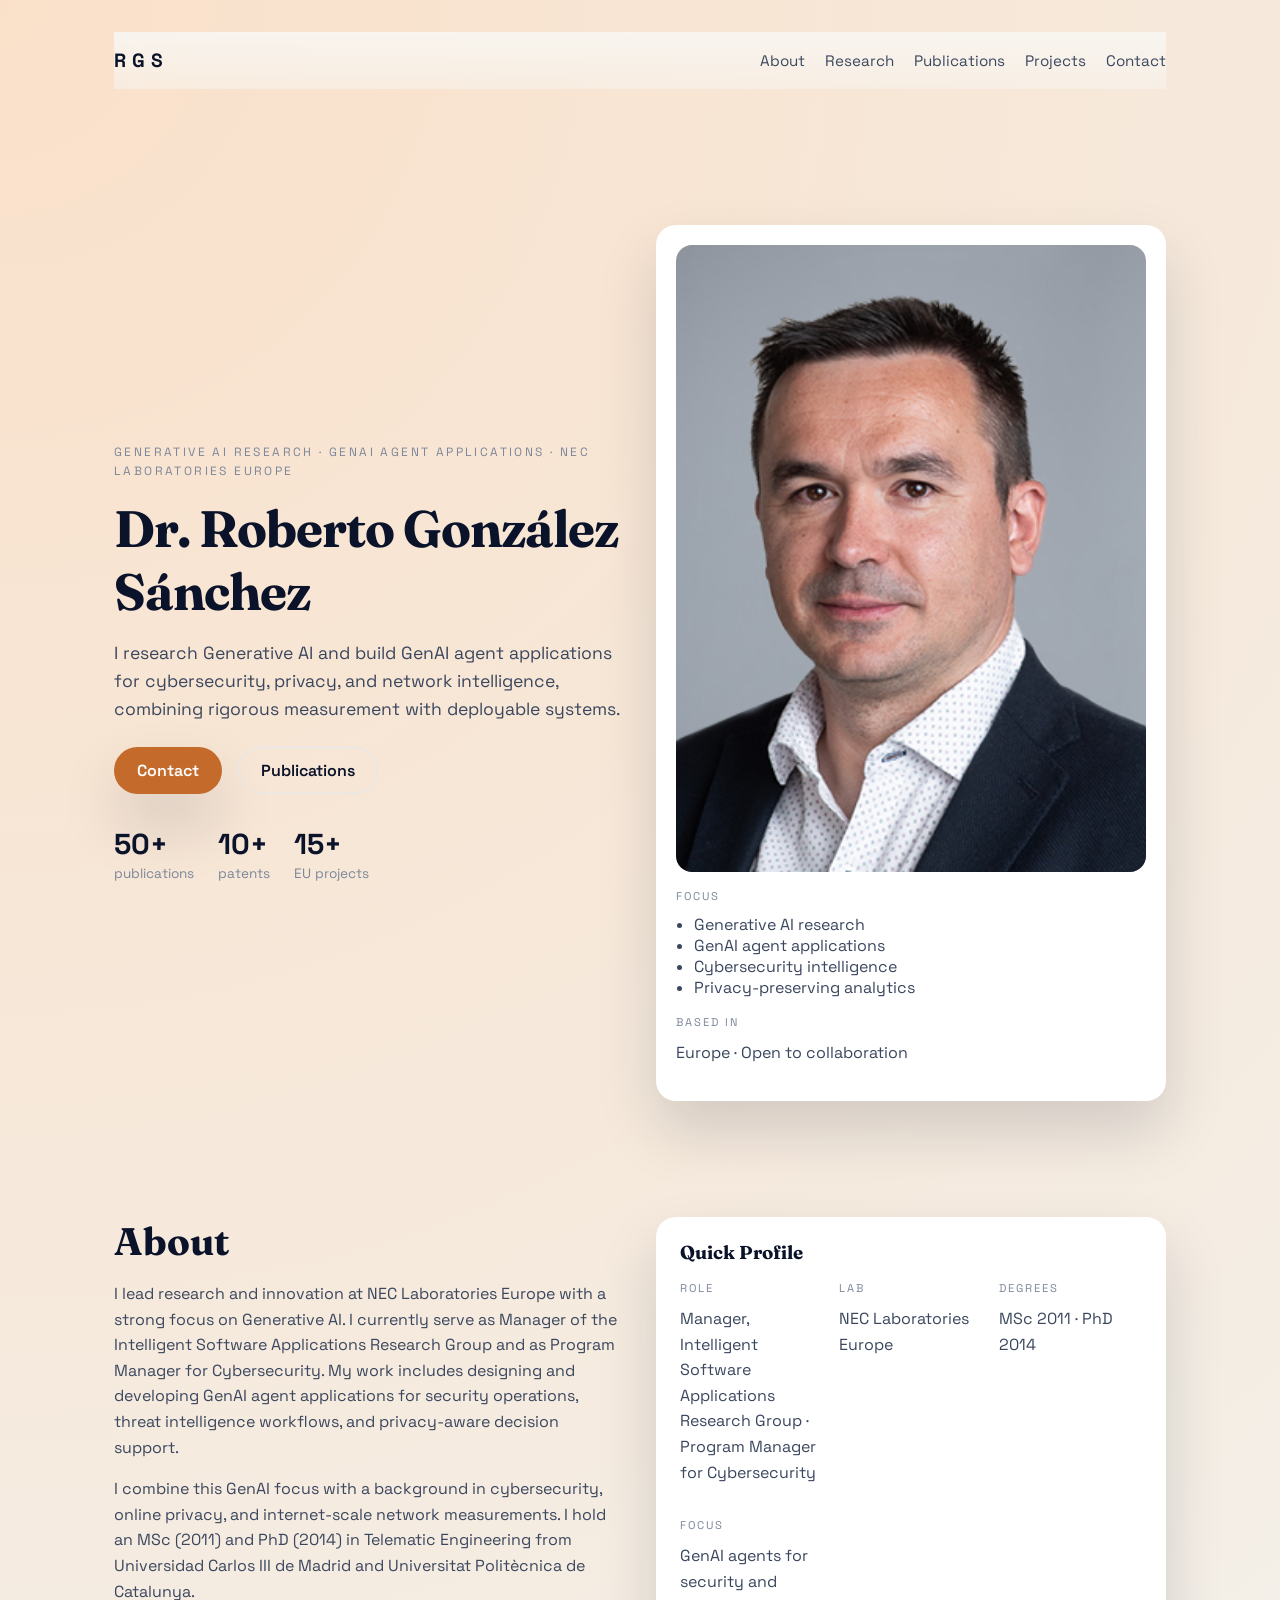
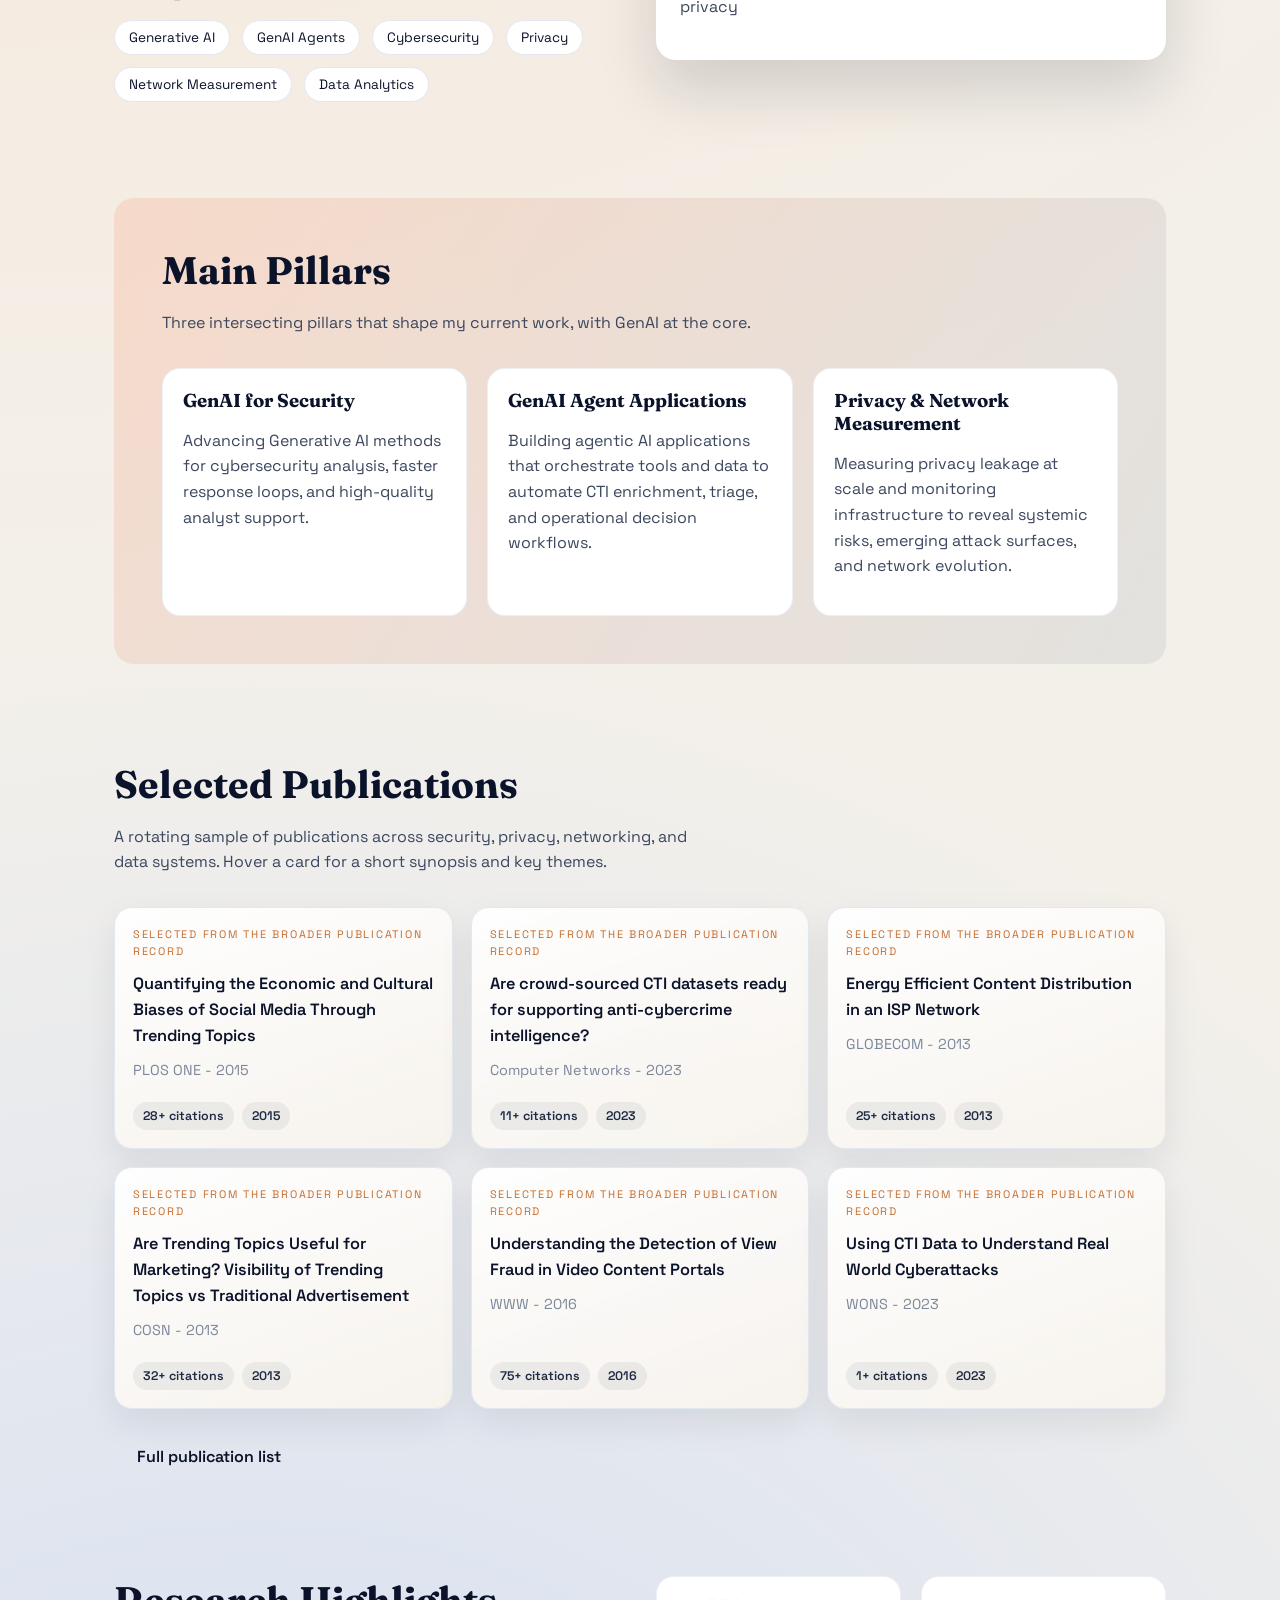
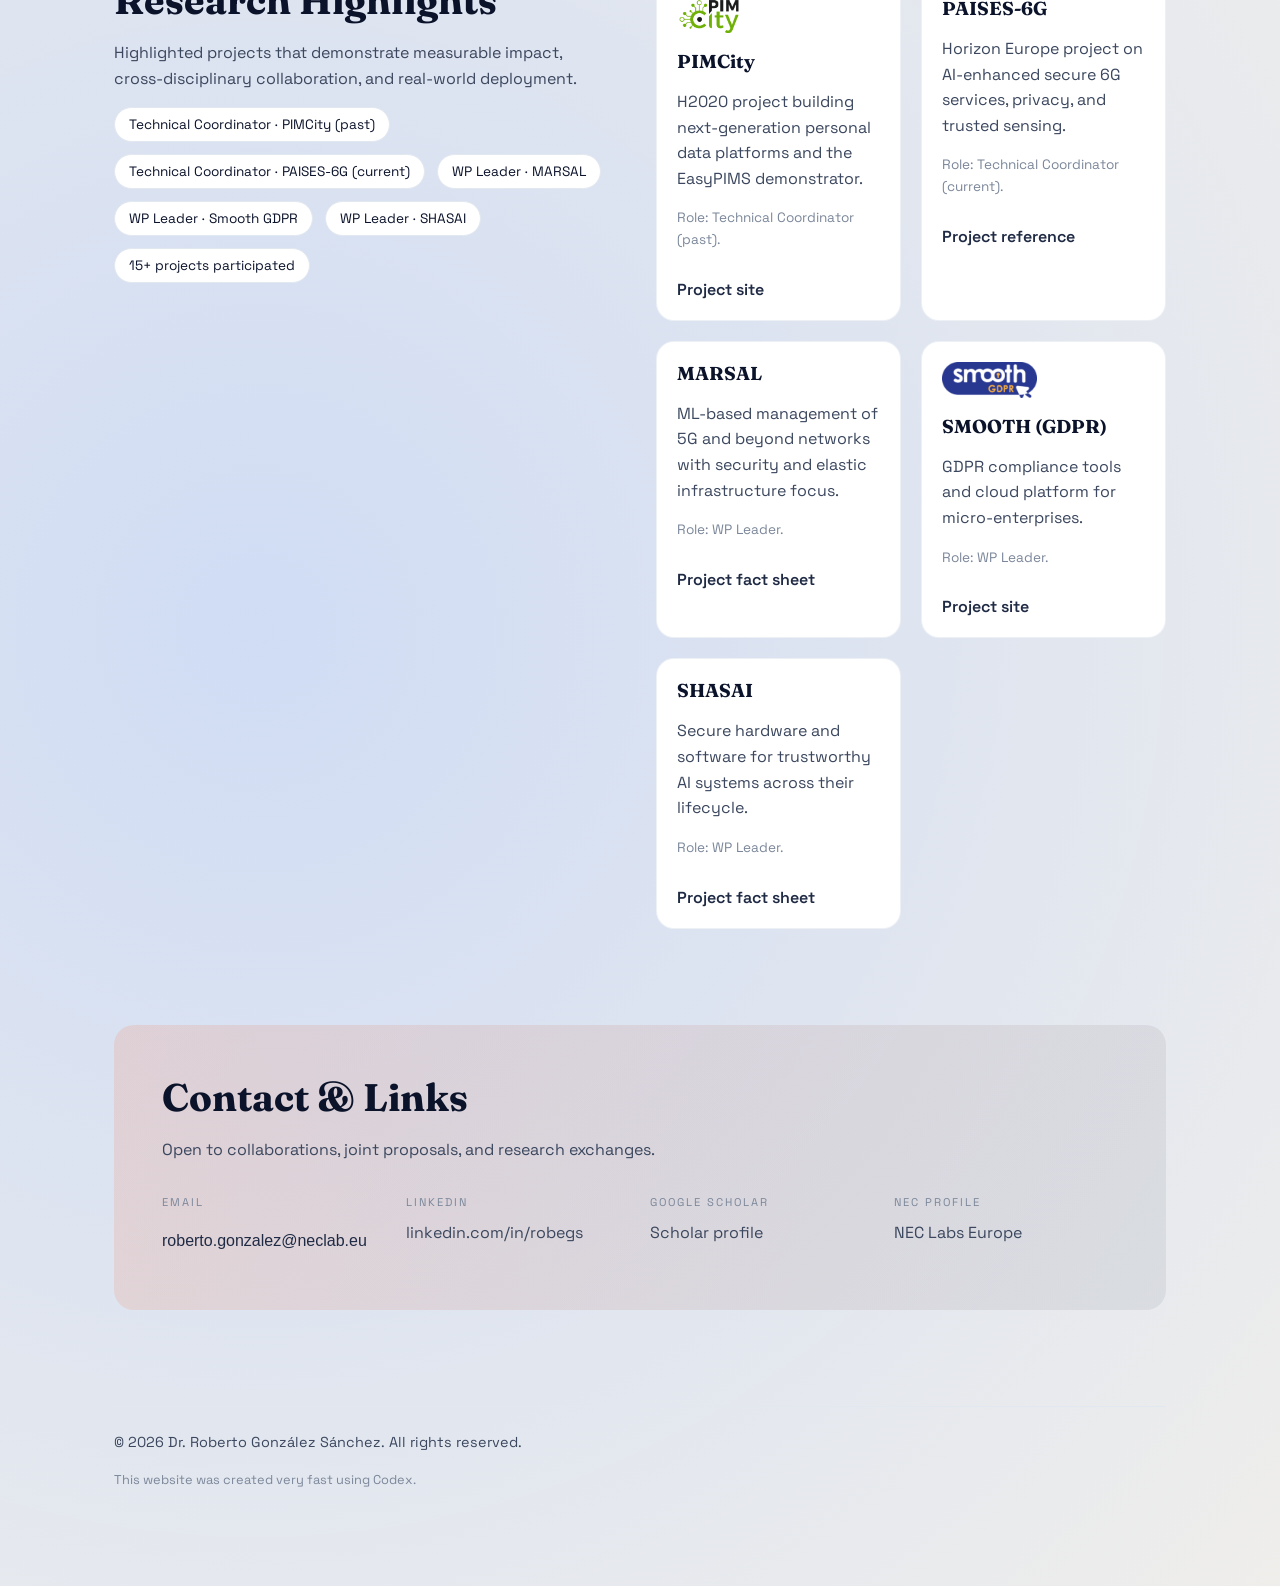
==== index.html @ 5e006fdd "chore: keep weather app unlinked" ====
﻿<!doctype html>
<html lang="en">
  <head>
    <meta charset="UTF-8" />
    <meta name="viewport" content="width=device-width, initial-scale=1" />
    <meta name="description" content="Dr. Roberto González Sánchez — research in Generative AI, GenAI agents, cybersecurity, privacy, and network measurements." />
    <title>Dr. Roberto González Sánchez</title>
    <link rel="preconnect" href="https://fonts.googleapis.com" />
    <link rel="preconnect" href="https://fonts.gstatic.com" crossorigin />
    <link href="https://fonts.googleapis.com/css2?family=Fraunces:opsz,wght@9..144,300;9..144,500;9..144,700&family=Space+Grotesk:wght@300;400;500;600;700&display=swap" rel="stylesheet" />
    <link rel="stylesheet" href="styles.css" />
  </head>
  <body>
    <div class="page">
      <header class="site-header">
        <div class="logo">RGS</div>
        <nav class="nav">
          <a href="#about">About</a>
          <a href="#research">Research</a>
          <a href="#publications">Publications</a>
          <a href="#projects">Projects</a>
          <a href="#contact">Contact</a>
        </nav>
        <button class="menu-toggle" aria-label="Toggle navigation" aria-expanded="false">Menu</button>
      </header>

      <main>
        <section class="hero" id="top">
          <div class="hero-content">
            <p class="eyebrow">Generative AI Research · GenAI Agent Applications · NEC Laboratories Europe</p>
            <h1>Dr. Roberto González Sánchez</h1>
            <p class="lead">
              I research Generative AI and build GenAI agent applications for cybersecurity, privacy, and
              network intelligence, combining rigorous measurement with deployable systems.
            </p>
            <div class="hero-actions">
              <a class="btn primary" href="#contact">Contact</a>
              <a class="btn ghost" href="#publications">Publications</a>
            </div>
            <div class="hero-metrics">
              <div>
                <span class="metric">50+</span>
                <span class="metric-label">publications</span>
              </div>
              <div>
                <span class="metric">10+</span>
                <span class="metric-label">patents</span>
              </div>
              <div>
                <span class="metric">15+</span>
                <span class="metric-label">EU projects</span>
              </div>
            </div>
          </div>
          <div class="hero-card">
            <div class="portrait">
              <img src="assets/images/roberto-gonzalez-sanchez-nec.jpg" alt="Dr. Roberto González Sánchez" />
            </div>
            <div class="hero-card-body">
              <p class="label">Focus</p>
              <ul>
                <li>Generative AI research</li>
                <li>GenAI agent applications</li>
                <li>Cybersecurity intelligence</li>
                <li>Privacy‑preserving analytics</li>
              </ul>
              <p class="label">Based in</p>
              <p>Europe · Open to collaboration</p>
            </div>
          </div>
        </section>

        <section class="split" id="about">
          <div>
            <h2>About</h2>
            <p>
              I lead research and innovation at NEC Laboratories Europe with a strong focus on Generative AI.
              I currently serve as Manager of the Intelligent Software Applications Research Group and as
              Program Manager for Cybersecurity. My work includes designing and developing GenAI agent
              applications for security operations, threat intelligence workflows, and privacy-aware
              decision support.
            </p>
            <p>
              I combine this GenAI focus with a background in cybersecurity, online privacy, and internet-scale
              network measurements. I hold an MSc (2011) and PhD (2014) in Telematic Engineering from
              Universidad Carlos III de Madrid and Universitat Politècnica de Catalunya.
            </p>
            <div class="chips">
              <span>Generative AI</span>
              <span>GenAI Agents</span>
              <span>Cybersecurity</span>
              <span>Privacy</span>
              <span>Network Measurement</span>
              <span>Data Analytics</span>
            </div>
          </div>
          <div class="panel">
            <h3>Quick Profile</h3>
            <div class="profile-grid">
              <div>
                <p class="label">Role</p>
                <p>Manager, Intelligent Software Applications Research Group · Program Manager for Cybersecurity</p>
              </div>
              <div>
                <p class="label">Lab</p>
                <p>NEC Laboratories Europe</p>
              </div>
              <div>
                <p class="label">Degrees</p>
                <p>MSc 2011 · PhD 2014</p>
              </div>
              <div>
                <p class="label">Focus</p>
                <p>GenAI agents for security and privacy</p>
              </div>
            </div>
          </div>
        </section>

        <section id="research" class="accent">
          <div class="section-header">
            <h2>Main Pillars</h2>
            <p>Three intersecting pillars that shape my current work, with GenAI at the core.</p>
          </div>
          <div class="cards">
            <article class="card">
              <h3>GenAI for Security</h3>
              <p>
                Advancing Generative AI methods for cybersecurity analysis, faster response loops, and
                high-quality analyst support.
              </p>
            </article>
            <article class="card">
              <h3>GenAI Agent Applications</h3>
              <p>
                Building agentic AI applications that orchestrate tools and data to automate CTI enrichment,
                triage, and operational decision workflows.
              </p>
            </article>
            <article class="card">
              <h3>Privacy & Network Measurement</h3>
              <p>
                Measuring privacy leakage at scale and monitoring infrastructure to reveal systemic risks,
                emerging attack surfaces, and network evolution.
              </p>
            </article>
          </div>
        </section>

        <section id="publications">
          <div class="section-header">
            <h2>Selected Publications</h2>
            <p>A rotating sample of publications across security, privacy, networking, and data systems. Hover a card for a short synopsis and key themes.</p>
          </div>
          <div class="publications" id="publications-list"></div>
          <div class="section-actions">
            <a class="btn ghost" href="https://scholar.google.com/citations?user=ExKBvzMAAAAJ&hl=es" target="_blank" rel="noreferrer">Full publication list</a>
          </div>
        </section>

        <section id="projects" class="split">
          <div>
            <h2>Research Highlights</h2>
            <p>
              Highlighted projects that demonstrate measurable impact, cross‑disciplinary collaboration, and
              real‑world deployment.
            </p>
            <div class="chips">
              <span>Technical Coordinator · PIMCity (past)</span>
              <span>Technical Coordinator · PAISES‑6G (current)</span>
              <span>WP Leader · MARSAL</span>
              <span>WP Leader · Smooth GDPR</span>
              <span>WP Leader · SHASAI</span>
              <span>15+ projects participated</span>
            </div>
          </div>
          <div class="cards">
            <article class="card">
              <img class="project-logo" src="assets/images/logos/pimcity.png" alt="PIMCity logo" />
              <h3>PIMCity</h3>
              <p>H2020 project building next‑generation personal data platforms and the EasyPIMS demonstrator.</p>
              <p class="card-meta">Role: Technical Coordinator (past).</p>
              <a class="card-link" href="https://www.pimcity-h2020.eu/" target="_blank" rel="noreferrer">Project site</a>
            </article>
            <article class="card">
              <h3>PAISES‑6G</h3>
              <p>Horizon Europe project on AI‑enhanced secure 6G services, privacy, and trusted sensing.</p>
              <p class="card-meta">Role: Technical Coordinator (current).</p>
              <a class="card-link" href="https://networks.imdea.org/job/phd-student-position-in-6g-security-privacy-and-ai-paises-6g-project/" target="_blank" rel="noreferrer">Project reference</a>
            </article>
            <article class="card">
              <h3>MARSAL</h3>
              <p>ML‑based management of 5G and beyond networks with security and elastic infrastructure focus.</p>
              <p class="card-meta">Role: WP Leader.</p>
              <a class="card-link" href="https://cordis.europa.eu/project/id/101017171" target="_blank" rel="noreferrer">Project fact sheet</a>
            </article>
            <article class="card">
              <img class="project-logo" src="assets/images/logos/smooth.png" alt="SMOOTH GDPR logo" />
              <h3>SMOOTH (GDPR)</h3>
              <p>GDPR compliance tools and cloud platform for micro‑enterprises.</p>
              <p class="card-meta">Role: WP Leader.</p>
              <a class="card-link" href="https://smoothplatform.eu/" target="_blank" rel="noreferrer">Project site</a>
            </article>
            <article class="card">
              <h3>SHASAI</h3>
              <p>Secure hardware and software for trustworthy AI systems across their lifecycle.</p>
              <p class="card-meta">Role: WP Leader.</p>
              <a class="card-link" href="https://cordis.europa.eu/project/id/101225866" target="_blank" rel="noreferrer">Project fact sheet</a>
            </article>
          </div>
        </section>

        <section id="contact" class="accent">
          <div class="section-header">
            <h2>Contact & Links</h2>
            <p>Open to collaborations, joint proposals, and research exchanges.</p>
          </div>
          <div class="contact-grid">
            <div>
              <p class="label">Email</p>
              <img class="email-image" src="assets/images/email.svg" alt="roberto.gonzalez@neclab.eu" />
            </div>
            <div>
              <p class="label">LinkedIn</p>
              <p><a href="https://www.linkedin.com/in/robegs/" target="_blank" rel="noreferrer">linkedin.com/in/robegs</a></p>
            </div>
            <div>
              <p class="label">Google Scholar</p>
              <p><a href="https://scholar.google.com/citations?user=ExKBvzMAAAAJ&hl=es" target="_blank" rel="noreferrer">Scholar profile</a></p>
            </div>
            <div>
              <p class="label">NEC Profile</p>
              <p><a href="https://neclab.eu/research-groups/system-platform-for-iot-and-ai/intelligent-software-system/our-researchers/people-detail/dr-roberto-gonzalez-sanchez" target="_blank" rel="noreferrer">NEC Labs Europe</a></p>
            </div>
          </div>
        </section>
      </main>

      <footer class="site-footer">
        <p>© 2026 Dr. Roberto González Sánchez. All rights reserved.</p>
        <p class="disclaimer">This website was created very fast using Codex.</p>
      </footer>
    </div>

    <script src="app.js"></script>
  </body>
</html>
---- styles.css ----
﻿:root {
  color-scheme: light;
  --ink: #0b132b;
  --muted: #3b475e;
  --soft: #7b879a;
  --accent: #c46b2b;
  --accent-dark: #1f2a44;
  --bg: #f3f0ea;
  --panel: #ffffff;
  --edge: #e2e8f0;
  --shadow: 0 30px 60px rgba(15, 23, 42, 0.15);
  --radius: 20px;
  --max: 1100px;
}

* {
  box-sizing: border-box;
}

body {
  margin: 0;
  font-family: "Space Grotesk", "Segoe UI", sans-serif;
  color: var(--ink);
  background: radial-gradient(circle at top left, rgba(255, 214, 180, 0.6), transparent 45%),
    radial-gradient(circle at 20% 80%, rgba(173, 201, 255, 0.5), transparent 40%),
    var(--bg);
  min-height: 100vh;
}

h1,
h2,
h3 {
  font-family: "Fraunces", "Georgia", serif;
  margin: 0 0 16px;
}

h1 {
  font-size: clamp(2.6rem, 4vw, 4.2rem);
  letter-spacing: -0.02em;
}

h2 {
  font-size: clamp(2rem, 3vw, 3rem);
}

p {
  margin: 0 0 16px;
  color: var(--muted);
  line-height: 1.6;
}

a {
  color: inherit;
  text-decoration: none;
}

.page {
  max-width: var(--max);
  margin: 0 auto;
  padding: 32px 24px 80px;
}

.site-header {
  display: flex;
  justify-content: space-between;
  align-items: center;
  position: sticky;
  top: 0;
  padding: 16px 0;
  background: linear-gradient(to bottom, rgba(248, 245, 240, 0.95), rgba(248, 245, 240, 0.5));
  backdrop-filter: blur(12px);
  z-index: 10;
}

.logo {
  font-weight: 700;
  font-size: 1.2rem;
  letter-spacing: 0.3em;
}

.nav {
  display: flex;
  gap: 20px;
  font-size: 0.95rem;
  color: var(--muted);
}

.menu-toggle {
  display: none;
  border: 1px solid var(--edge);
  background: var(--panel);
  border-radius: 999px;
  padding: 8px 16px;
  font-weight: 600;
}

.hero {
  display: grid;
  grid-template-columns: repeat(auto-fit, minmax(280px, 1fr));
  gap: 32px;
  align-items: center;
  padding: 40px 0 20px;
}

.eyebrow {
  text-transform: uppercase;
  letter-spacing: 0.2em;
  font-size: 0.75rem;
  color: var(--soft);
}

.lead {
  font-size: 1.1rem;
  max-width: 520px;
}

.hero-actions {
  display: flex;
  gap: 16px;
  flex-wrap: wrap;
  margin: 24px 0 32px;
}

.btn {
  display: inline-flex;
  align-items: center;
  justify-content: center;
  padding: 12px 22px;
  border-radius: 999px;
  border: 1px solid var(--edge);
  font-weight: 600;
  transition: transform 0.2s ease, box-shadow 0.2s ease;
}

.btn.primary {
  background: var(--accent);
  color: #fff;
  border-color: transparent;
  box-shadow: var(--shadow);
}

.btn.ghost {
  background: transparent;
}

.btn:hover {
  transform: translateY(-2px);
}

.hero-metrics {
  display: flex;
  gap: 24px;
  flex-wrap: wrap;
}

.metric {
  font-size: 1.8rem;
  font-weight: 700;
  color: var(--ink);
  display: block;
}

.metric-label {
  font-size: 0.85rem;
  color: var(--soft);
}

.hero-card {
  background: var(--panel);
  border-radius: var(--radius);
  box-shadow: var(--shadow);
  padding: 20px;
  display: grid;
  gap: 16px;
}

.portrait {
  border-radius: 16px;
  overflow: hidden;
  aspect-ratio: 3 / 4;
}

.portrait img {
  width: 100%;
  height: 100%;
  object-fit: cover;
}

.hero-card-body ul {
  margin: 8px 0 16px;
  padding-left: 18px;
  color: var(--muted);
}

.label {
  text-transform: uppercase;
  letter-spacing: 0.18em;
  font-size: 0.7rem;
  color: var(--soft);
  margin-bottom: 8px;
}

section {
  margin-top: 96px;
}

.split {
  display: grid;
  grid-template-columns: repeat(auto-fit, minmax(280px, 1fr));
  gap: 32px;
  align-items: start;
}

.panel {
  background: var(--panel);
  border-radius: var(--radius);
  box-shadow: var(--shadow);
  padding: 24px;
}

.profile-grid {
  display: grid;
  grid-template-columns: repeat(auto-fit, minmax(140px, 1fr));
  gap: 16px;
}

.chips {
  display: flex;
  flex-wrap: wrap;
  gap: 12px;
}

.chips span {
  padding: 8px 14px;
  border-radius: 999px;
  border: 1px solid var(--edge);
  background: #fff;
  font-size: 0.85rem;
}

.accent {
  background: linear-gradient(120deg, rgba(255, 107, 53, 0.15), rgba(31, 59, 92, 0.08));
  border-radius: var(--radius);
  padding: 48px;
}

.section-header {
  max-width: 600px;
  margin-bottom: 32px;
}

.cards {
  display: grid;
  grid-template-columns: repeat(auto-fit, minmax(220px, 1fr));
  gap: 20px;
}

.card {
  background: var(--panel);
  border-radius: 18px;
  padding: 20px;
  border: 1px solid rgba(226, 232, 240, 0.6);
}

.project-logo {
  height: 36px;
  margin-bottom: 12px;
  object-fit: contain;
}

.card-meta {
  font-size: 0.85rem;
  color: var(--soft);
}

.card-link {
  display: inline-flex;
  margin-top: 12px;
  font-weight: 600;
  color: var(--accent-dark);
}

.card-link:hover {
  text-decoration: underline;
}

.publications {
  display: grid;
  grid-template-columns: repeat(auto-fit, minmax(260px, 1fr));
  gap: 18px;
}

.pub {
  position: relative;
  min-height: 240px;
  border-radius: 18px;
  border: 1px solid var(--edge);
  background: linear-gradient(160deg, rgba(255, 255, 255, 0.96), rgba(247, 243, 237, 0.98));
  box-shadow: 0 14px 34px rgba(15, 23, 42, 0.08);
  overflow: hidden;
  transition: transform 0.2s ease, box-shadow 0.2s ease, border-color 0.2s ease;
}

.pub:hover,
.pub:focus-within {
  transform: translateY(-4px);
  box-shadow: 0 22px 40px rgba(15, 23, 42, 0.14);
  border-color: rgba(196, 107, 43, 0.28);
}

.pub-shell {
  position: relative;
  min-height: 240px;
}

.pub-front,
.pub-hover {
  position: absolute;
  inset: 0;
  padding: 18px;
  display: flex;
  flex-direction: column;
}

.pub-front {
  justify-content: flex-start;
  gap: 10px;
  transition: opacity 0.2s ease, transform 0.2s ease;
}

.pub-hover {
  justify-content: space-between;
  gap: 0;
  background:
    linear-gradient(160deg, rgba(11, 19, 43, 0.94), rgba(31, 42, 68, 0.94)),
    radial-gradient(circle at top right, rgba(196, 107, 43, 0.35), transparent 38%);
  color: #eef2ff;
  opacity: 0;
  transform: translateY(10px);
  pointer-events: none;
  transition: opacity 0.2s ease, transform 0.2s ease;
}

.pub:hover .pub-front,
.pub:focus-within .pub-front {
  opacity: 0.06;
  transform: translateY(-6px);
}

.pub:hover .pub-hover,
.pub:focus-within .pub-hover {
  opacity: 1;
  transform: translateY(0);
  pointer-events: auto;
}

.pub-kicker {
  margin: 0;
  text-transform: uppercase;
  letter-spacing: 0.16em;
  font-size: 0.68rem;
  color: var(--accent);
}

.pub-title {
  margin: 0;
  font-weight: 600;
  font-size: 1.02rem;
  color: var(--ink);
}

.pub-meta {
  margin: 0;
  font-size: 0.9rem;
  color: var(--soft);
}

.pub-stats {
  margin-top: auto;
  display: flex;
  flex-wrap: wrap;
  gap: 8px;
}

.pub-stat {
  display: inline-flex;
  align-items: center;
  padding: 6px 10px;
  border-radius: 999px;
  background: rgba(11, 19, 43, 0.06);
  color: var(--accent-dark);
  font-size: 0.78rem;
  font-weight: 600;
}

.pub-summary {
  margin: 0;
  color: rgba(238, 242, 255, 0.92);
}

.pub-highlights {
  margin: 0;
  padding-left: 18px;
  display: grid;
  gap: 6px;
  color: rgba(238, 242, 255, 0.86);
}

.pub-hover-body {
  flex: 1 1 auto;
  display: grid;
  gap: 14px;
  padding-right: 6px;
  overflow-y: auto;
  scrollbar-width: thin;
  scrollbar-color: rgba(255, 255, 255, 0.35) transparent;
}

.pub-hover-body::-webkit-scrollbar {
  width: 8px;
}

.pub-hover-body::-webkit-scrollbar-track {
  background: transparent;
}

.pub-hover-body::-webkit-scrollbar-thumb {
  background: rgba(255, 255, 255, 0.25);
  border-radius: 999px;
}

.pub-hover-actions {
  margin-top: 14px;
  padding-top: 14px;
  border-top: 1px solid rgba(255, 255, 255, 0.12);
}

.pub-link {
  align-self: flex-start;
  display: inline-flex;
  padding: 10px 14px;
  border-radius: 999px;
  background: rgba(255, 255, 255, 0.12);
  color: #fff;
  border: 1px solid rgba(255, 255, 255, 0.18);
  font-weight: 600;
}

.pub-link:hover {
  background: rgba(255, 255, 255, 0.18);
}

.section-actions {
  margin-top: 24px;
}

.note {
  color: var(--soft);
  font-size: 0.9rem;
}

.contact-grid {
  display: grid;
  grid-template-columns: repeat(auto-fit, minmax(200px, 1fr));
  gap: 20px;
}

.site-footer {
  margin-top: 96px;
  border-top: 1px solid var(--edge);
  padding-top: 24px;
  color: var(--soft);
  font-size: 0.9rem;
}

.disclaimer {
  font-size: 0.8rem;
  color: var(--soft);
}

.email-image {
  height: 40px;
  width: auto;
  display: block;
}

.reveal {
  opacity: 0;
  transform: translateY(20px);
  transition: opacity 0.6s ease, transform 0.6s ease;
}

.reveal.visible {
  opacity: 1;
  transform: translateY(0);
}

@media (max-width: 900px) {
  .site-header {
    position: static;
    flex-wrap: wrap;
    gap: 12px;
  }

  .nav {
    width: 100%;
    justify-content: space-between;
    flex-wrap: wrap;
  }
}

@media (max-width: 720px) {
  .nav {
    display: none;
    flex-direction: column;
    gap: 12px;
  }

  .nav.open {
    display: flex;
  }

  .menu-toggle {
    display: inline-flex;
  }

  .accent {
    padding: 32px 24px;
  }

  section {
    margin-top: 72px;
  }

  .pub {
    min-height: 0;
  }

  .pub-shell {
    min-height: 0;
  }

  .pub-front,
  .pub-hover {
    position: static;
  }

  .pub-front {
    gap: 8px;
  }

  .pub-hover {
    opacity: 1;
    transform: none;
    pointer-events: auto;
    margin-top: 14px;
    border-radius: 14px;
  }
}
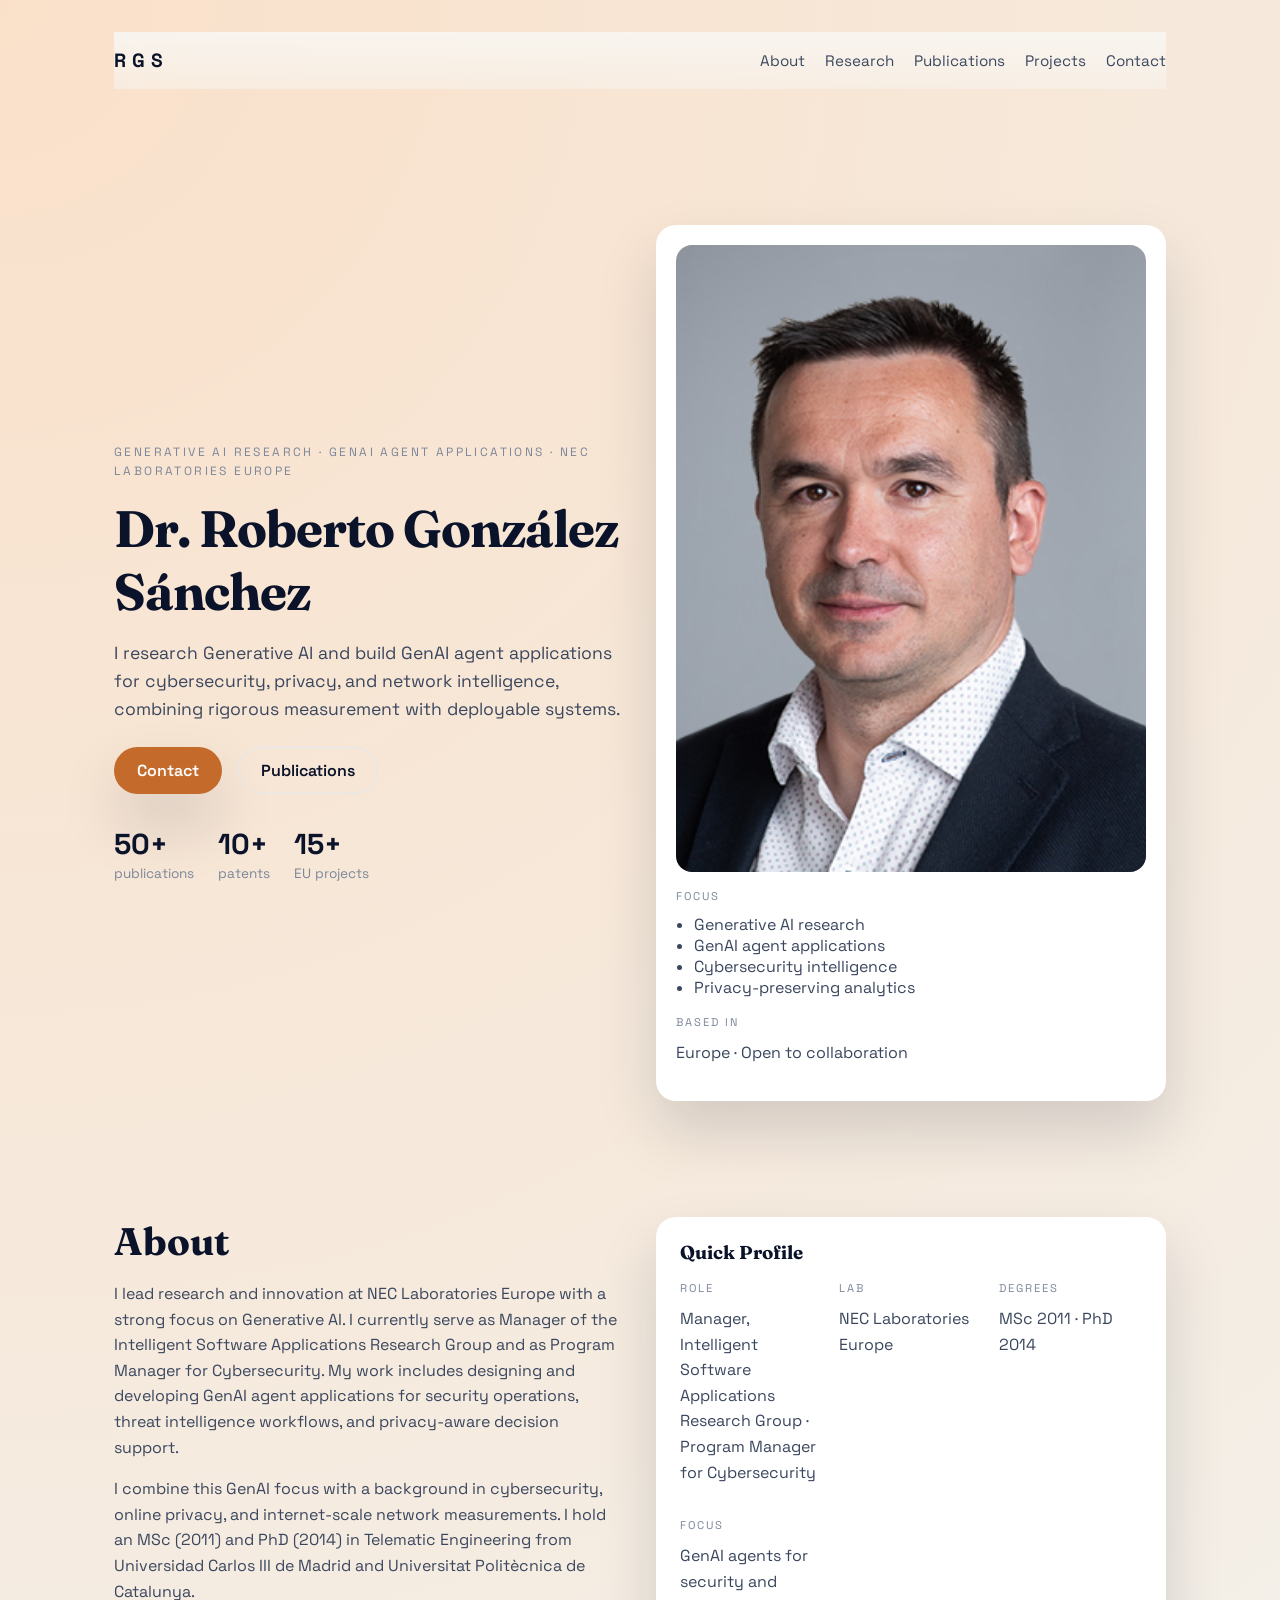
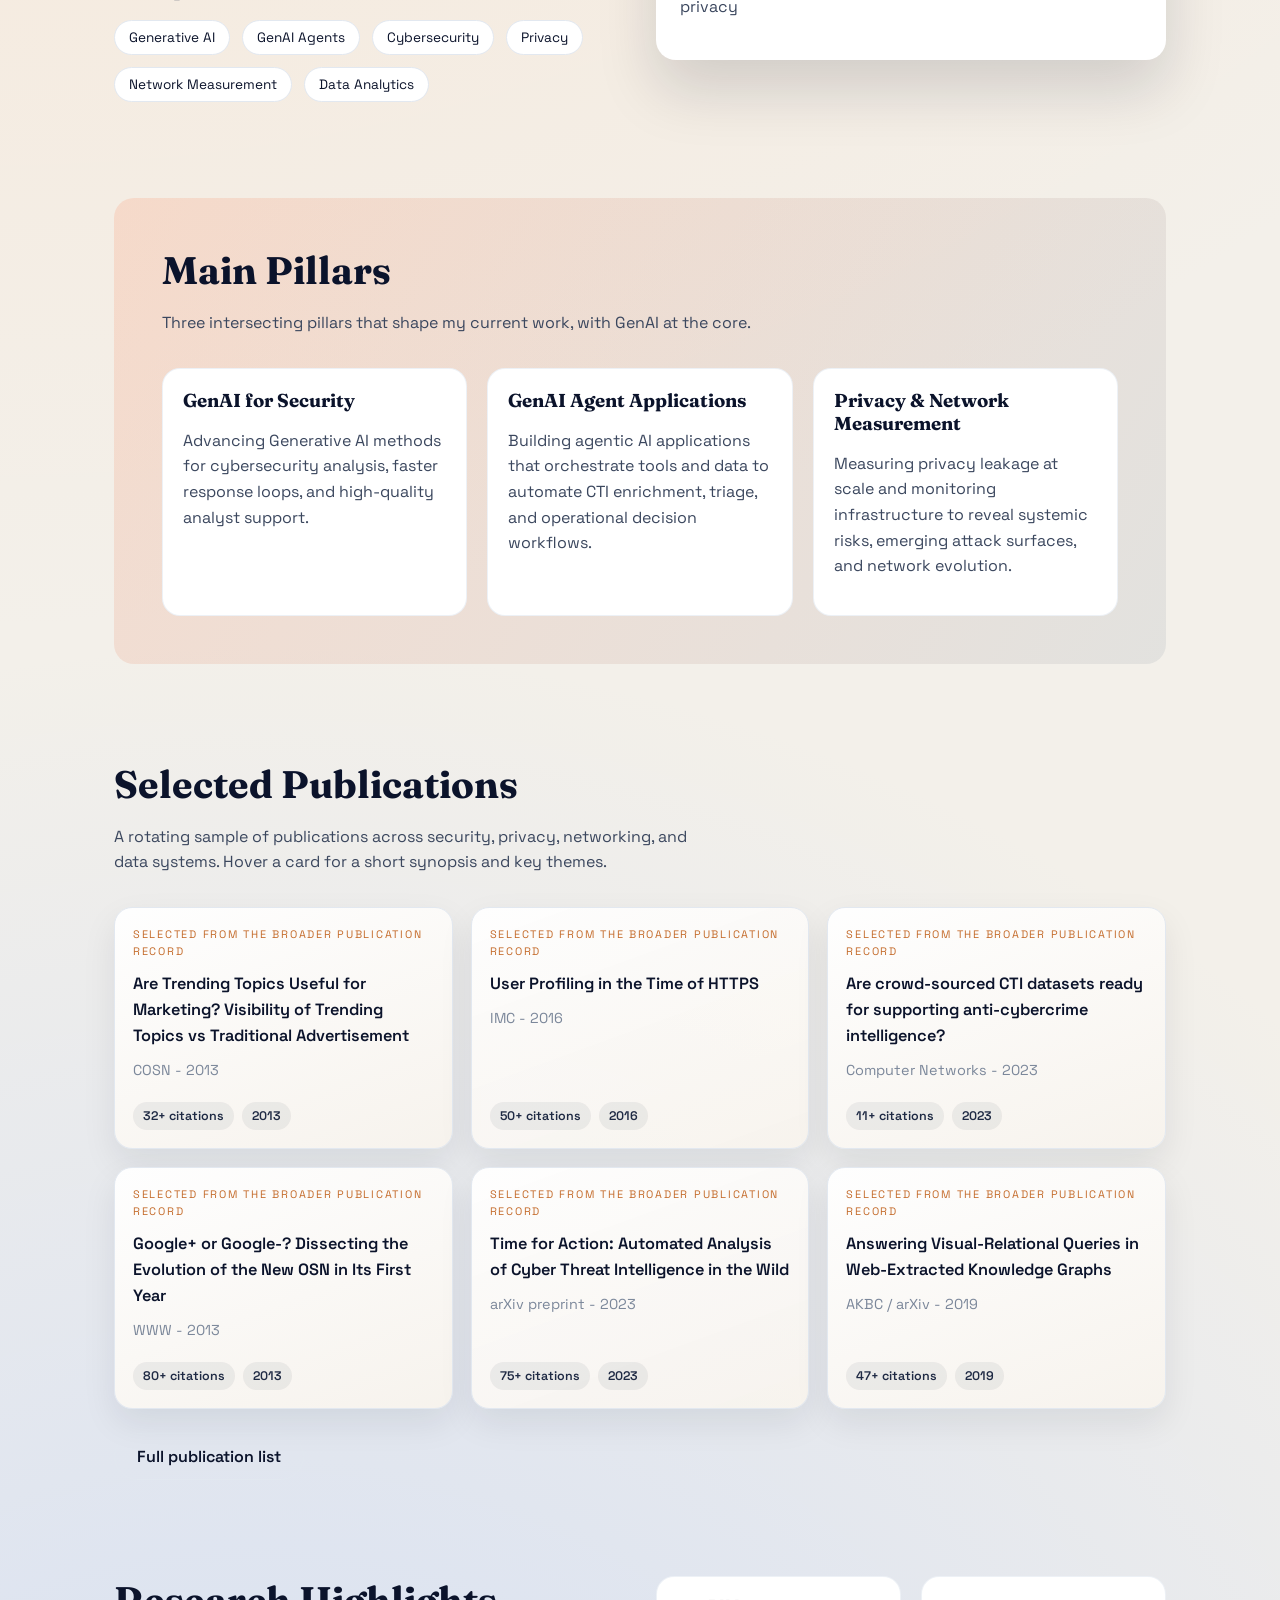
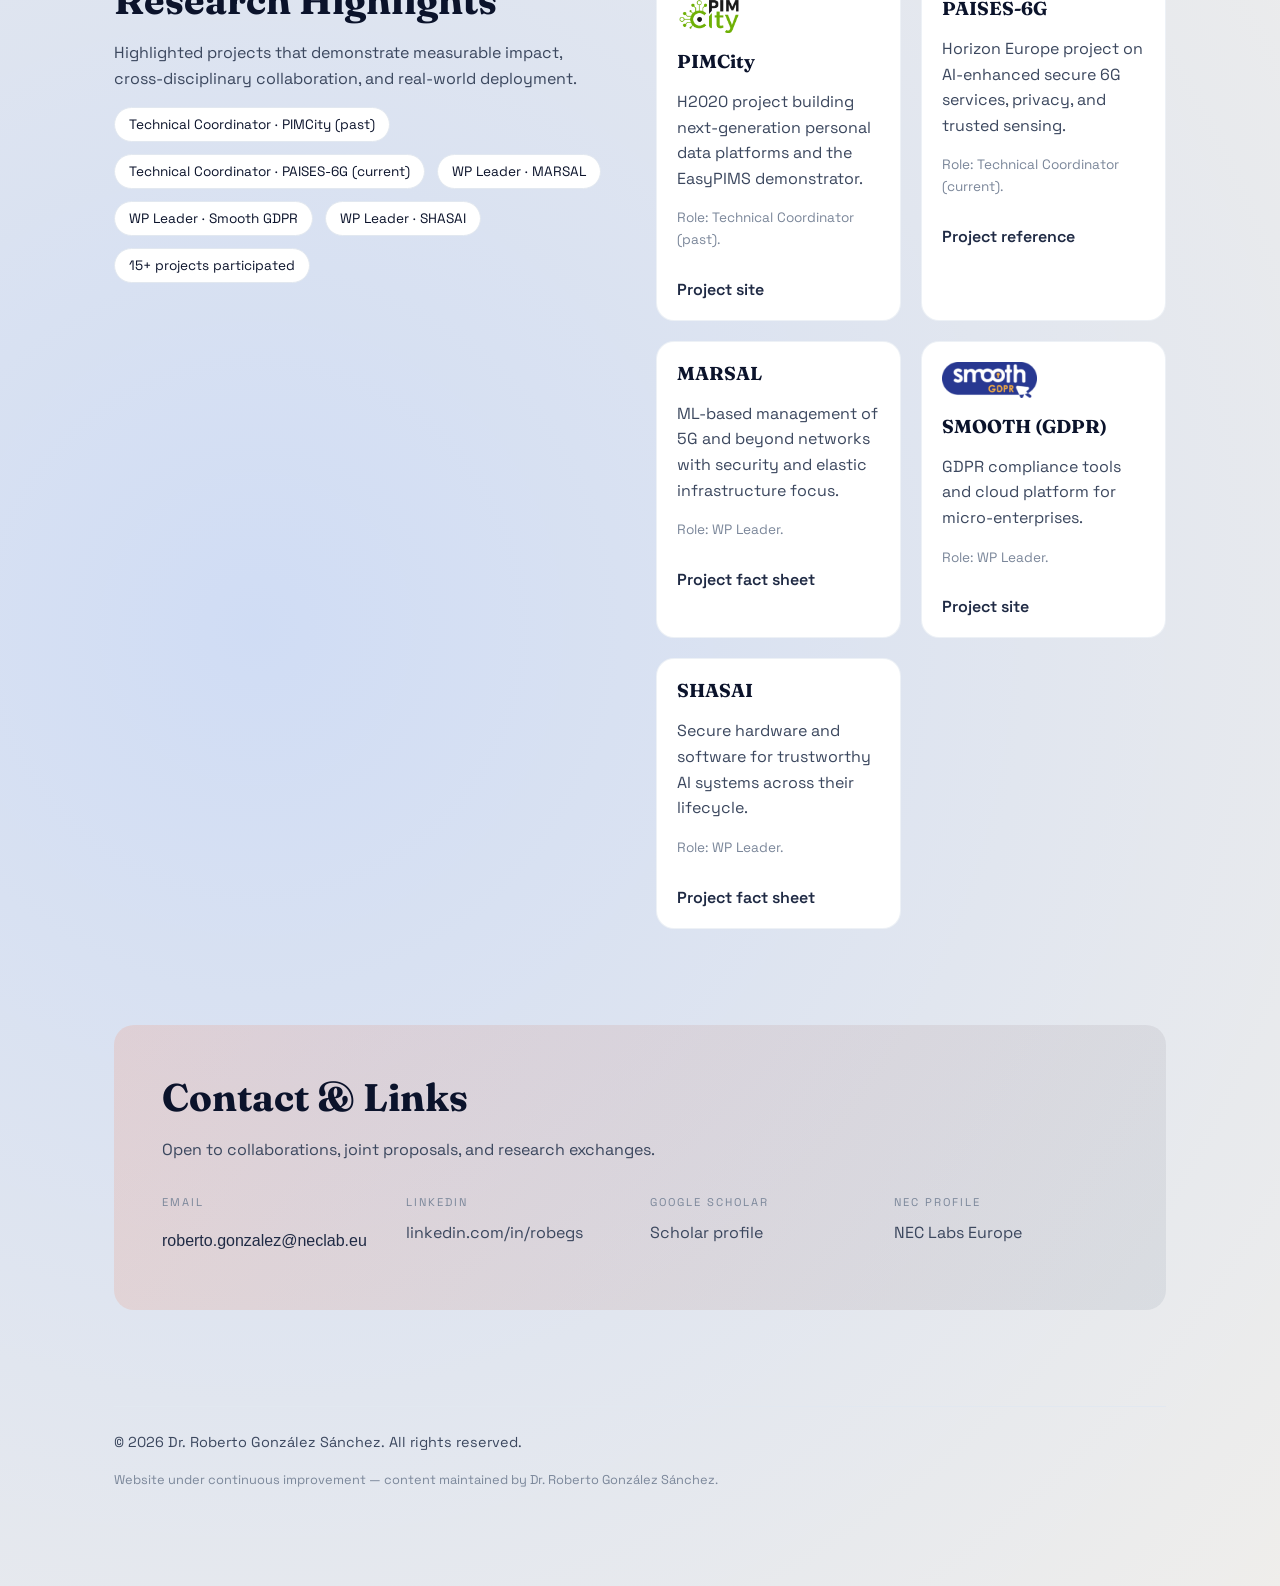
==== commit 0a891fe7: "Improve site baseline: add Plausible analytics, SEO/Open Graph metadata, JSON-LD Person schema, imag" ====
--- a/index.html
+++ b/index.html
@@ -1,4 +1,4 @@
-﻿<!doctype html>
+<!doctype html>
 <html lang="en">
   <head>
     <meta charset="UTF-8" />
@@ -9,6 +9,39 @@
     <link rel="preconnect" href="https://fonts.gstatic.com" crossorigin />
     <link href="https://fonts.googleapis.com/css2?family=Fraunces:opsz,wght@9..144,300;9..144,500;9..144,700&family=Space+Grotesk:wght@300;400;500;600;700&display=swap" rel="stylesheet" />
     <link rel="stylesheet" href="styles.css" />
+
+    <!-- Canonical URL -->
+    <link rel="canonical" href="https://robegs.es" />
+
+    <!-- Plausible Analytics (privacy-first) -->
+    <script async defer data-domain="robegs.es" src="https://plausible.io/js/plausible.js"></script>
+
+    <!-- Open Graph / Twitter -->
+    <meta property="og:title" content="Dr. Roberto González Sánchez" />
+    <meta property="og:description" content="Dr. Roberto González Sánchez — research in Generative AI, GenAI agents, cybersecurity, privacy, and network measurements." />
+    <meta property="og:type" content="website" />
+    <meta property="og:url" content="https://robegs.es" />
+    <meta property="og:site_name" content="Robegs" />
+    <meta property="og:image" content="https://robegs.es/assets/images/roberto-gonzalez-sanchez-nec.jpg" />
+    <meta name="twitter:card" content="summary_large_image" />
+
+    <!-- JSON-LD Person schema -->
+    <script type="application/ld+json">
+    {
+      "@context": "https://schema.org",
+      "@type": "Person",
+      "name": "Dr. Roberto González Sánchez",
+      "url": "https://robegs.es",
+      "jobTitle": "Manager, Intelligent Software Applications Research Group",
+      "affiliation": "NEC Laboratories Europe",
+      "image": "https://robegs.es/assets/images/roberto-gonzalez-sanchez-nec.jpg",
+      "sameAs": [
+        "https://www.linkedin.com/in/robegs/",
+        "https://scholar.google.com/citations?user=ExKBvzMAAAAJ&hl=es"
+      ]
+    }
+    </script>
+
   </head>
   <body>
     <div class="page">
@@ -176,7 +209,7 @@
           </div>
           <div class="cards">
             <article class="card">
-              <img class="project-logo" src="assets/images/logos/pimcity.png" alt="PIMCity logo" />
+              <img class="project-logo" src="assets/images/logos/pimcity.png" alt="PIMCity logo" loading="lazy" />
               <h3>PIMCity</h3>
               <p>H2020 project building next‑generation personal data platforms and the EasyPIMS demonstrator.</p>
               <p class="card-meta">Role: Technical Coordinator (past).</p>
@@ -195,7 +228,7 @@
               <a class="card-link" href="https://cordis.europa.eu/project/id/101017171" target="_blank" rel="noreferrer">Project fact sheet</a>
             </article>
             <article class="card">
-              <img class="project-logo" src="assets/images/logos/smooth.png" alt="SMOOTH GDPR logo" />
+              <img class="project-logo" src="assets/images/logos/smooth.png" alt="SMOOTH GDPR logo" loading="lazy" />
               <h3>SMOOTH (GDPR)</h3>
               <p>GDPR compliance tools and cloud platform for micro‑enterprises.</p>
               <p class="card-meta">Role: WP Leader.</p>
@@ -218,7 +251,7 @@
           <div class="contact-grid">
             <div>
               <p class="label">Email</p>
-              <img class="email-image" src="assets/images/email.svg" alt="roberto.gonzalez@neclab.eu" />
+              <img class="email-image" src="assets/images/email.svg" alt="roberto.gonzalez@neclab.eu" loading="lazy" />
             </div>
             <div>
               <p class="label">LinkedIn</p>
@@ -238,7 +271,7 @@
 
       <footer class="site-footer">
         <p>© 2026 Dr. Roberto González Sánchez. All rights reserved.</p>
-        <p class="disclaimer">This website was created very fast using Codex.</p>
+        <p class="disclaimer">Website under continuous improvement — content maintained by Dr. Roberto González Sánchez.</p>
       </footer>
     </div>
 
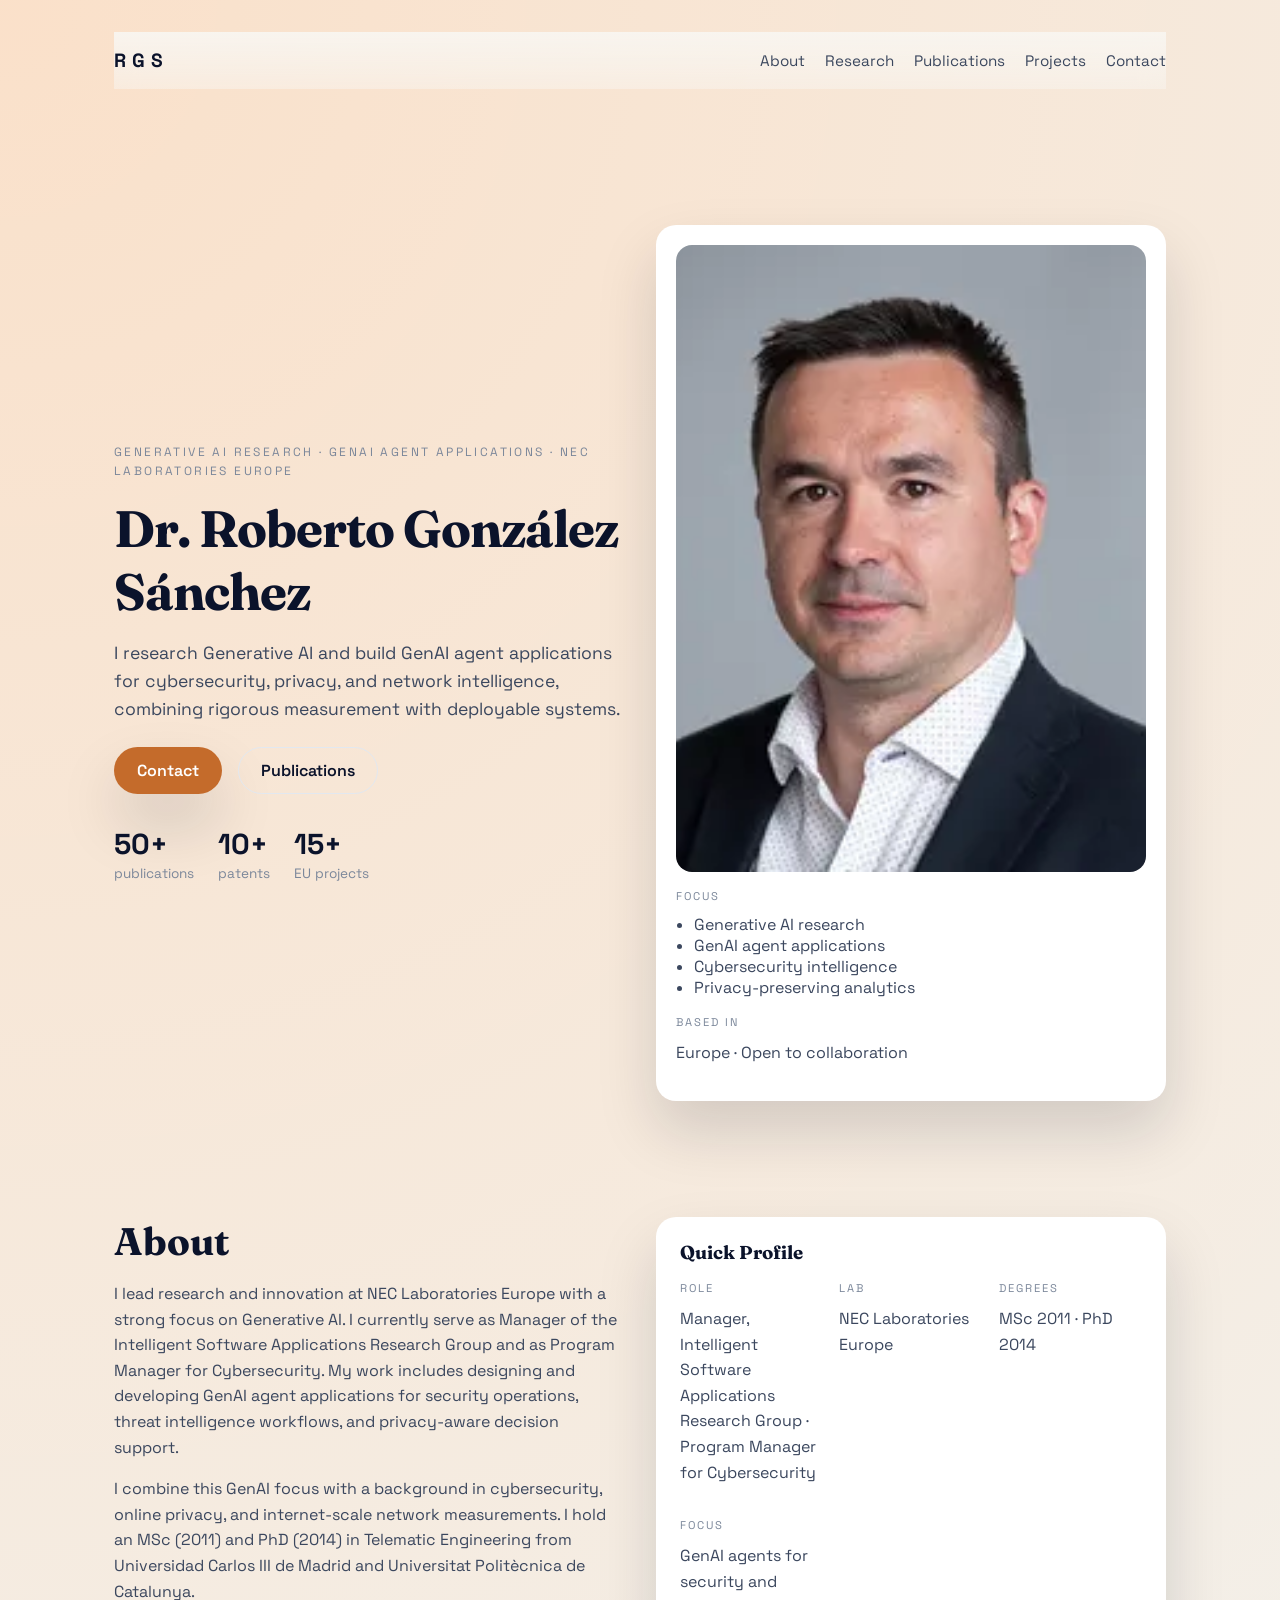
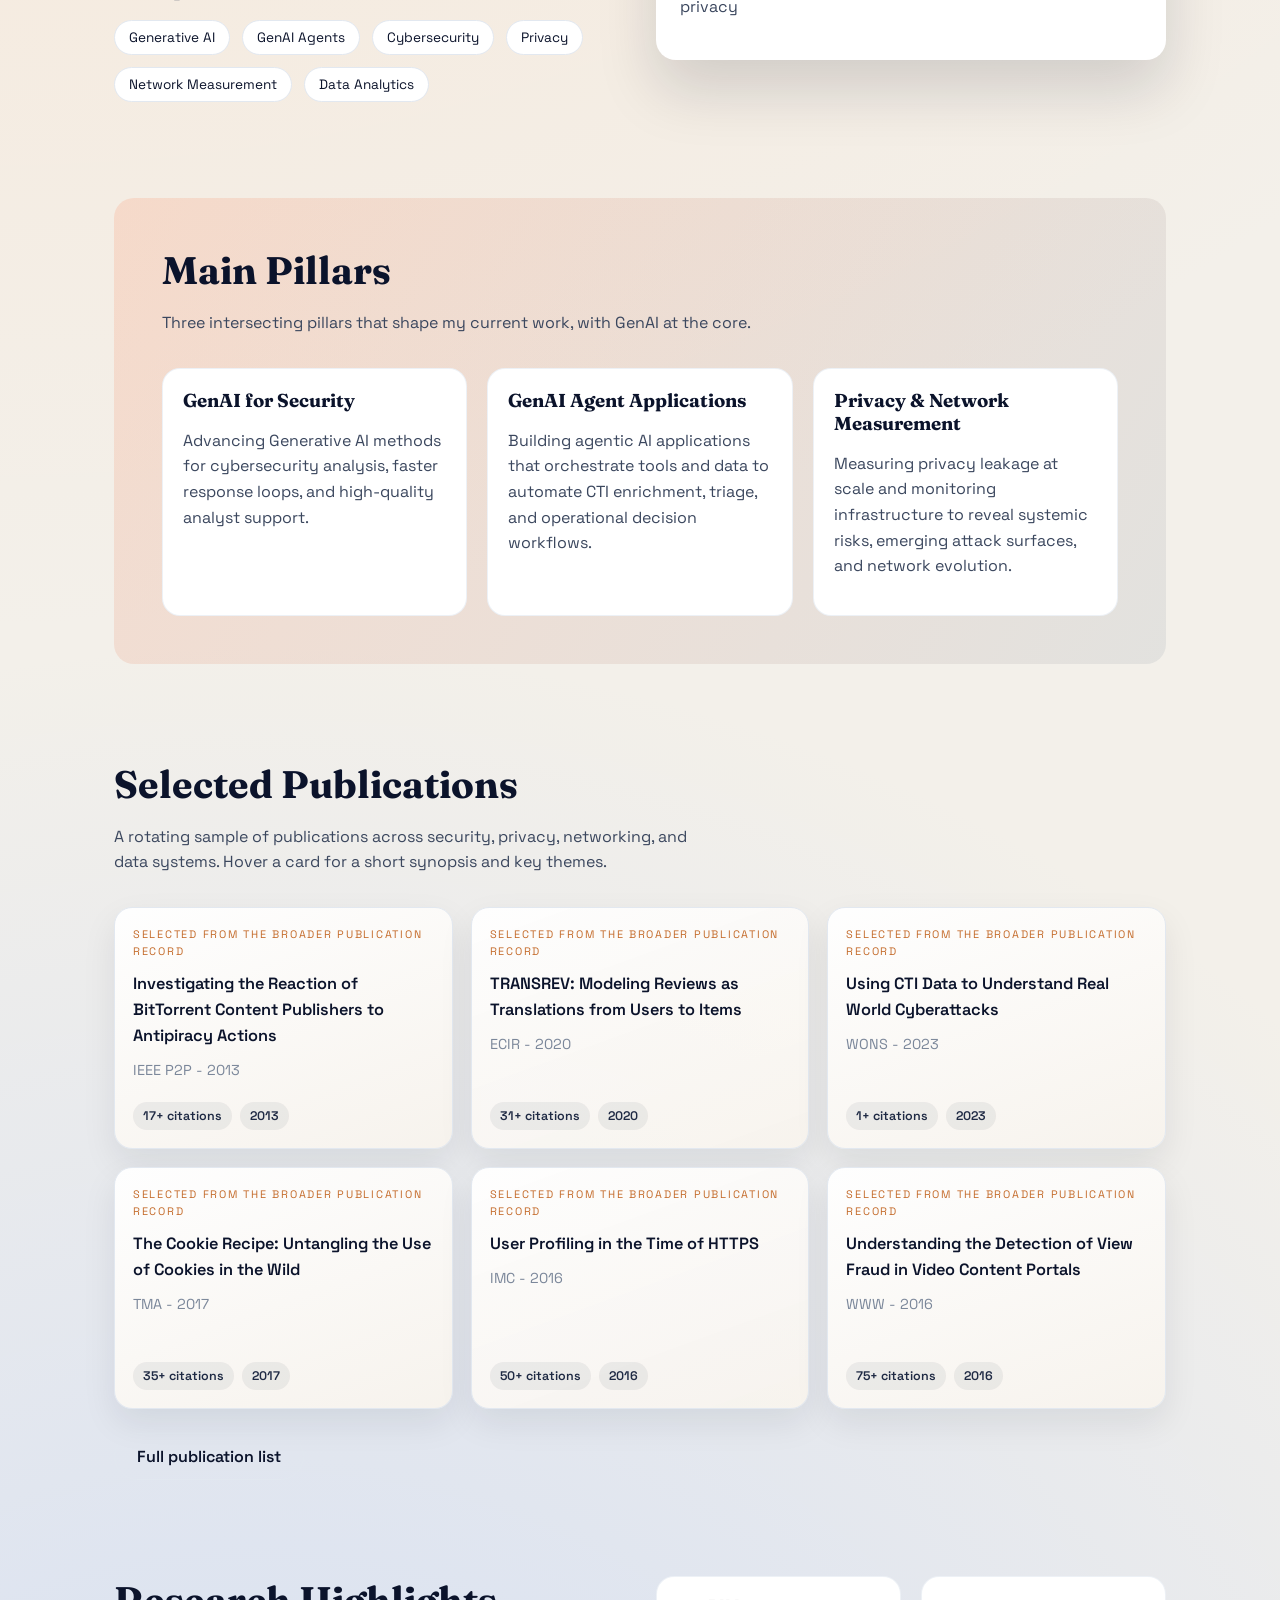
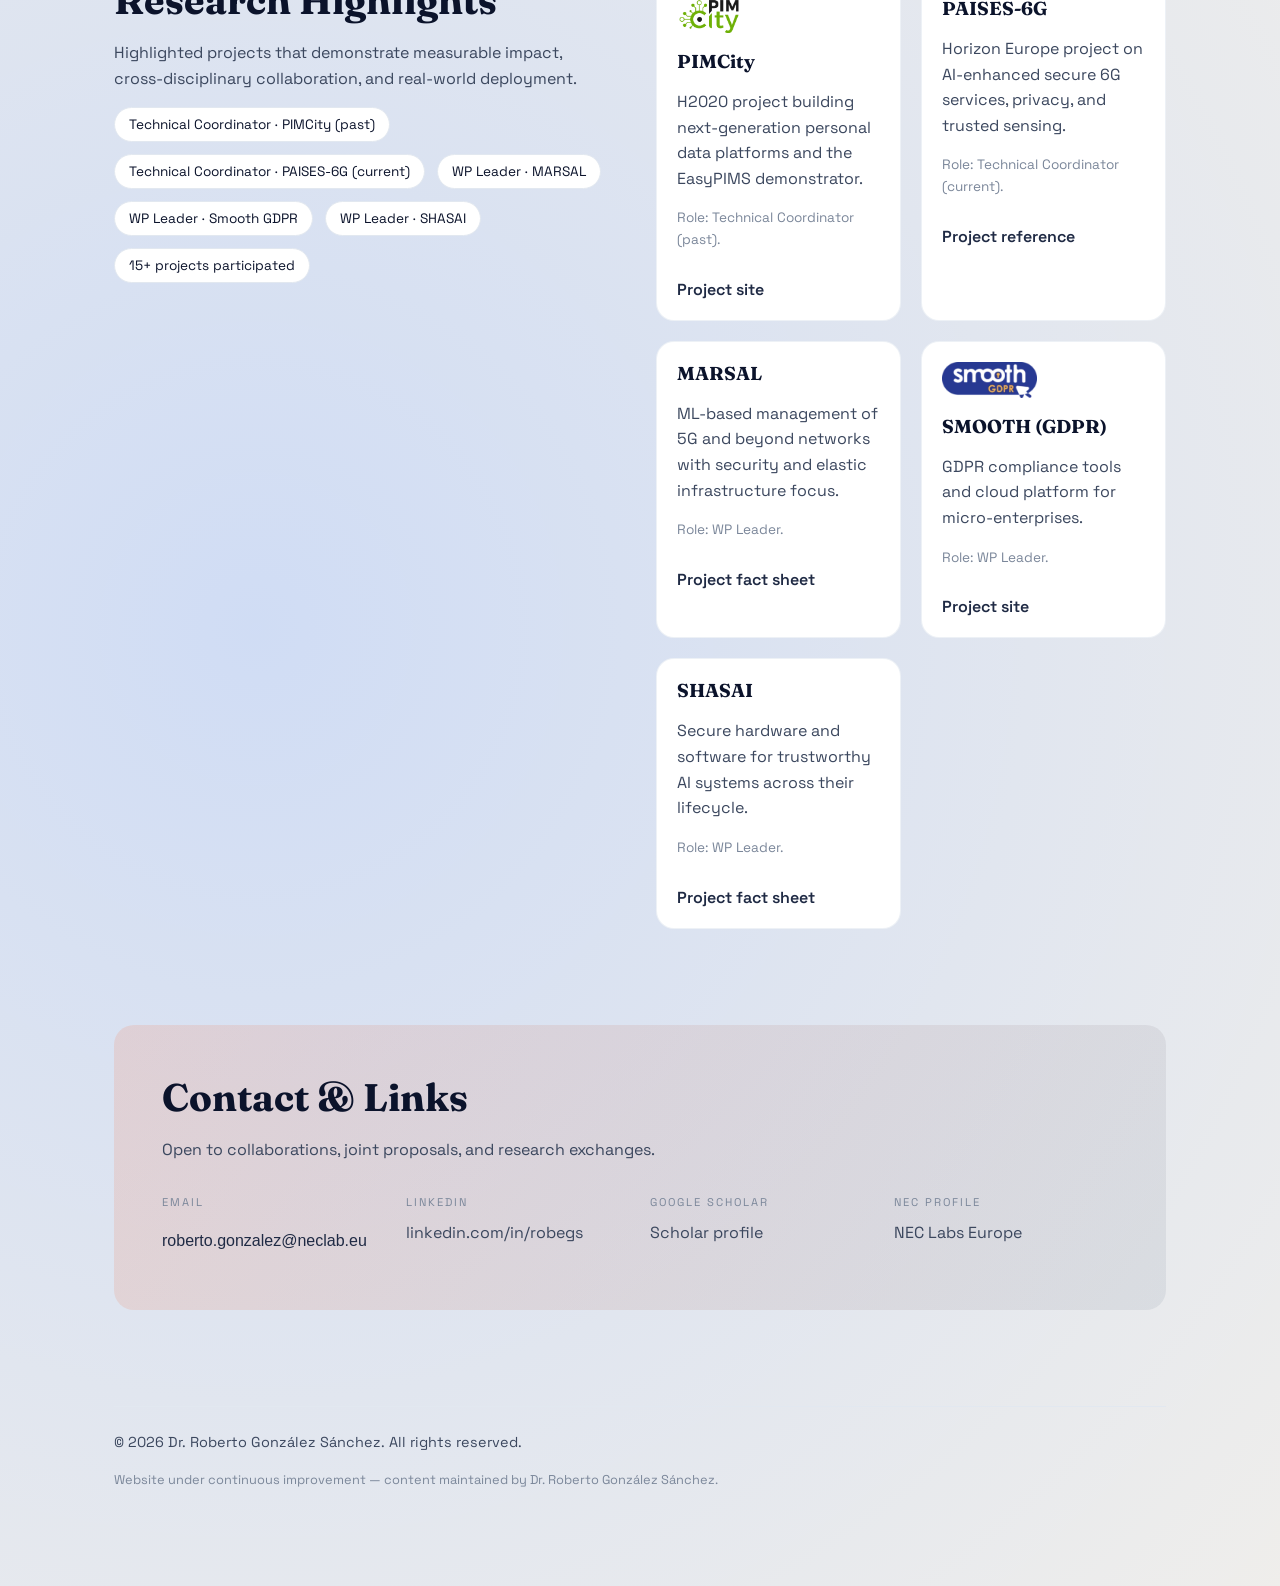
==== commit 0958b45f: "Enhance performance baseline: responsive images, Plausible event tracking, Lighthouse CI, and hostin" ====
--- a/index.html
+++ b/index.html
@@ -12,6 +12,7 @@
 
     <!-- Canonical URL -->
     <link rel="canonical" href="https://robegs.es" />
+    <link rel="preload" as="image" href="assets/images/roberto-gonzalez-sanchez-nec-1200.webp" imagesrcset="assets/images/roberto-gonzalez-sanchez-nec-600.webp 600w, assets/images/roberto-gonzalez-sanchez-nec-1200.webp 1200w" imagesizes="(max-width: 40rem) 100vw, 600px" />
 
     <!-- Plausible Analytics (privacy-first) -->
     <script async defer data-domain="robegs.es" src="https://plausible.io/js/plausible.js"></script>
@@ -87,7 +88,10 @@
           </div>
           <div class="hero-card">
             <div class="portrait">
-              <img src="assets/images/roberto-gonzalez-sanchez-nec.jpg" alt="Dr. Roberto González Sánchez" />
+              <picture>
+                <source type="image/webp" srcset="assets/images/roberto-gonzalez-sanchez-nec-600.webp 600w, assets/images/roberto-gonzalez-sanchez-nec-1200.webp 1200w" sizes="(max-width: 40rem) 100vw, 600px" />
+                <img src="assets/images/roberto-gonzalez-sanchez-nec.jpg" alt="Dr. Roberto González Sánchez" fetchpriority="high" decoding="async" />
+              </picture>
             </div>
             <div class="hero-card-body">
               <p class="label">Focus</p>
@@ -209,7 +213,10 @@
           </div>
           <div class="cards">
             <article class="card">
-              <img class="project-logo" src="assets/images/logos/pimcity.png" alt="PIMCity logo" loading="lazy" />
+              <picture>
+                <source type="image/webp" srcset="assets/images/logos/pimcity.webp" />
+                <img class="project-logo" src="assets/images/logos/pimcity.png" alt="PIMCity logo" loading="lazy" />
+              </picture>
               <h3>PIMCity</h3>
               <p>H2020 project building next‑generation personal data platforms and the EasyPIMS demonstrator.</p>
               <p class="card-meta">Role: Technical Coordinator (past).</p>
@@ -228,7 +235,10 @@
               <a class="card-link" href="https://cordis.europa.eu/project/id/101017171" target="_blank" rel="noreferrer">Project fact sheet</a>
             </article>
             <article class="card">
-              <img class="project-logo" src="assets/images/logos/smooth.png" alt="SMOOTH GDPR logo" loading="lazy" />
+              <picture>
+                <source type="image/webp" srcset="assets/images/logos/smooth.webp" />
+                <img class="project-logo" src="assets/images/logos/smooth.png" alt="SMOOTH GDPR logo" loading="lazy" />
+              </picture>
               <h3>SMOOTH (GDPR)</h3>
               <p>GDPR compliance tools and cloud platform for micro‑enterprises.</p>
               <p class="card-meta">Role: WP Leader.</p>
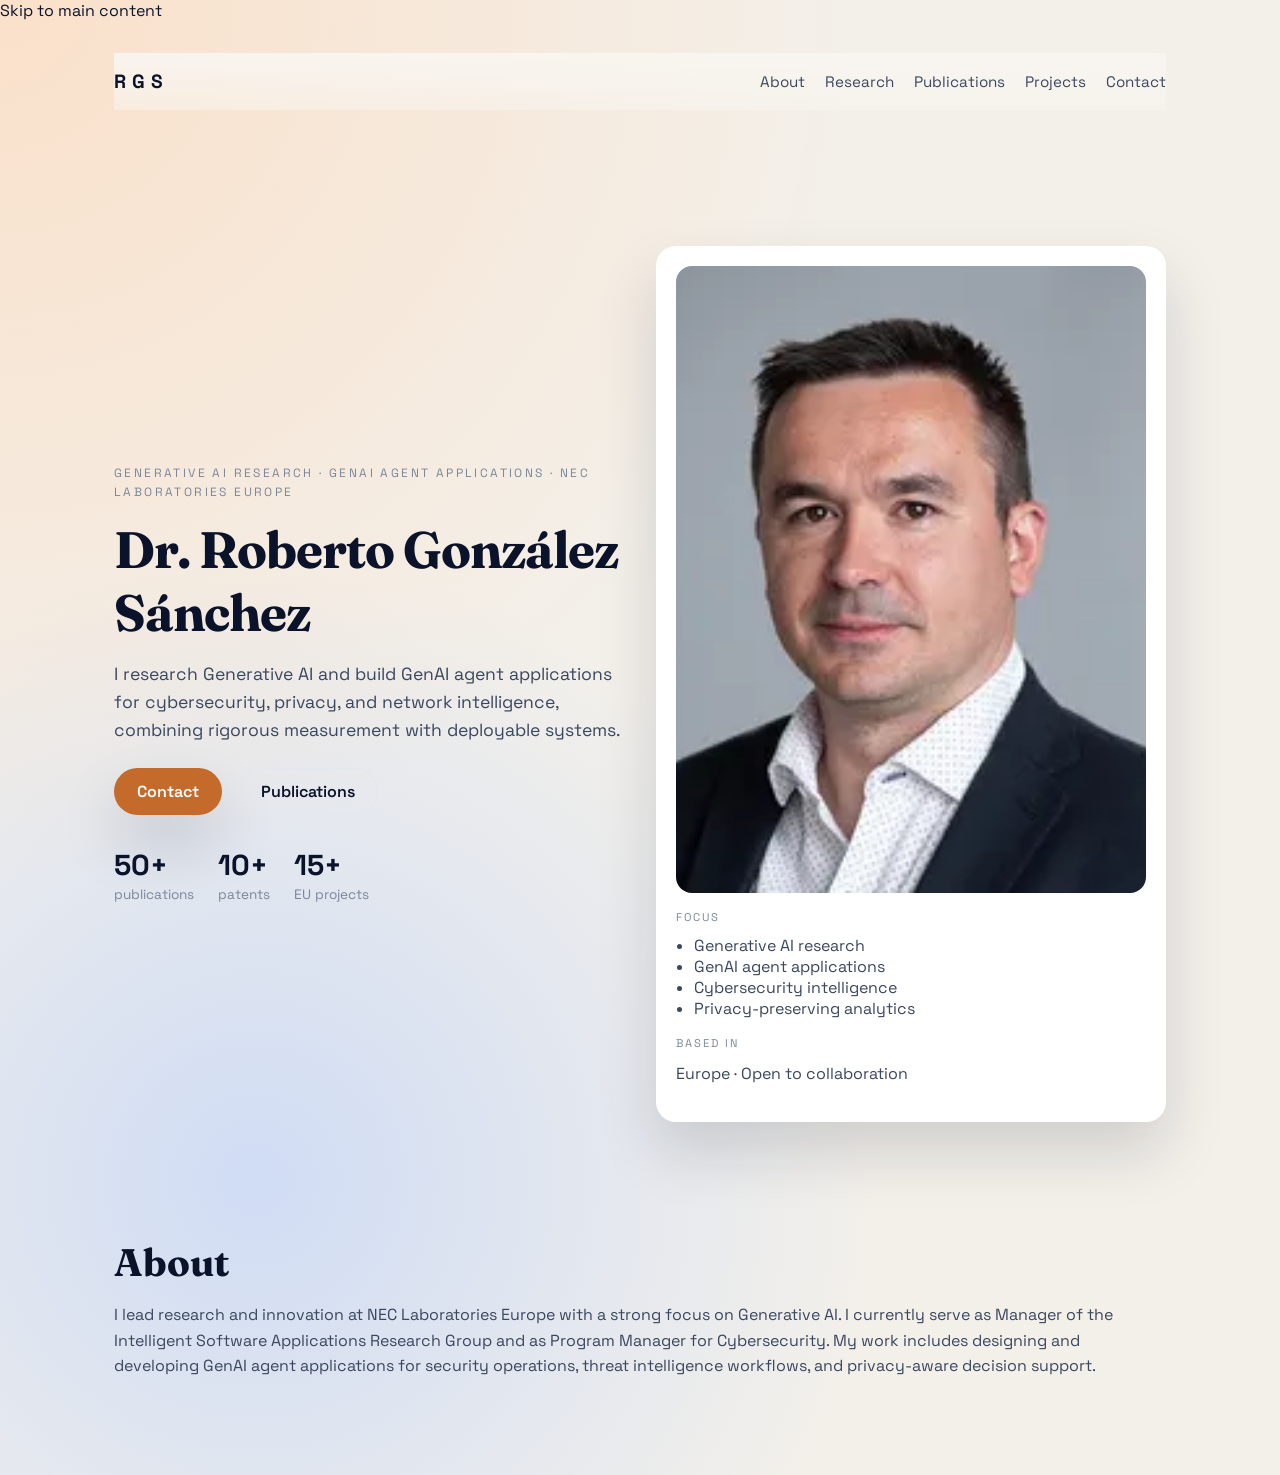
==== commit 3026b22b: "Accessibility: add skip link, ARIA attributes, and landmarks (improve keyboard navigation) Co-author" ====
--- a/index.html
+++ b/index.html
@@ -45,20 +45,21 @@
 
   </head>
   <body>
+    <a class="skip-link" href="#main">Skip to main content</a>
     <div class="page">
       <header class="site-header">
         <div class="logo">RGS</div>
-        <nav class="nav">
+        <nav id="primary-nav" class="nav" role="navigation" aria-label="Primary navigation">
           <a href="#about">About</a>
           <a href="#research">Research</a>
           <a href="#publications">Publications</a>
           <a href="#projects">Projects</a>
           <a href="#contact">Contact</a>
         </nav>
-        <button class="menu-toggle" aria-label="Toggle navigation" aria-expanded="false">Menu</button>
+        <button class="menu-toggle" aria-label="Toggle navigation" aria-expanded="false" aria-controls="primary-nav">Menu</button>
       </header>
 
-      <main>
+      <main id="main">
         <section class="hero" id="top">
           <div class="hero-content">
             <p class="eyebrow">Generative AI Research · GenAI Agent Applications · NEC Laboratories Europe</p>
@@ -117,174 +118,3 @@
               applications for security operations, threat intelligence workflows, and privacy-aware
               decision support.
             </p>
-            <p>
-              I combine this GenAI focus with a background in cybersecurity, online privacy, and internet-scale
-              network measurements. I hold an MSc (2011) and PhD (2014) in Telematic Engineering from
-              Universidad Carlos III de Madrid and Universitat Politècnica de Catalunya.
-            </p>
-            <div class="chips">
-              <span>Generative AI</span>
-              <span>GenAI Agents</span>
-              <span>Cybersecurity</span>
-              <span>Privacy</span>
-              <span>Network Measurement</span>
-              <span>Data Analytics</span>
-            </div>
-          </div>
-          <div class="panel">
-            <h3>Quick Profile</h3>
-            <div class="profile-grid">
-              <div>
-                <p class="label">Role</p>
-                <p>Manager, Intelligent Software Applications Research Group · Program Manager for Cybersecurity</p>
-              </div>
-              <div>
-                <p class="label">Lab</p>
-                <p>NEC Laboratories Europe</p>
-              </div>
-              <div>
-                <p class="label">Degrees</p>
-                <p>MSc 2011 · PhD 2014</p>
-              </div>
-              <div>
-                <p class="label">Focus</p>
-                <p>GenAI agents for security and privacy</p>
-              </div>
-            </div>
-          </div>
-        </section>
-
-        <section id="research" class="accent">
-          <div class="section-header">
-            <h2>Main Pillars</h2>
-            <p>Three intersecting pillars that shape my current work, with GenAI at the core.</p>
-          </div>
-          <div class="cards">
-            <article class="card">
-              <h3>GenAI for Security</h3>
-              <p>
-                Advancing Generative AI methods for cybersecurity analysis, faster response loops, and
-                high-quality analyst support.
-              </p>
-            </article>
-            <article class="card">
-              <h3>GenAI Agent Applications</h3>
-              <p>
-                Building agentic AI applications that orchestrate tools and data to automate CTI enrichment,
-                triage, and operational decision workflows.
-              </p>
-            </article>
-            <article class="card">
-              <h3>Privacy & Network Measurement</h3>
-              <p>
-                Measuring privacy leakage at scale and monitoring infrastructure to reveal systemic risks,
-                emerging attack surfaces, and network evolution.
-              </p>
-            </article>
-          </div>
-        </section>
-
-        <section id="publications">
-          <div class="section-header">
-            <h2>Selected Publications</h2>
-            <p>A rotating sample of publications across security, privacy, networking, and data systems. Hover a card for a short synopsis and key themes.</p>
-          </div>
-          <div class="publications" id="publications-list"></div>
-          <div class="section-actions">
-            <a class="btn ghost" href="https://scholar.google.com/citations?user=ExKBvzMAAAAJ&hl=es" target="_blank" rel="noreferrer">Full publication list</a>
-          </div>
-        </section>
-
-        <section id="projects" class="split">
-          <div>
-            <h2>Research Highlights</h2>
-            <p>
-              Highlighted projects that demonstrate measurable impact, cross‑disciplinary collaboration, and
-              real‑world deployment.
-            </p>
-            <div class="chips">
-              <span>Technical Coordinator · PIMCity (past)</span>
-              <span>Technical Coordinator · PAISES‑6G (current)</span>
-              <span>WP Leader · MARSAL</span>
-              <span>WP Leader · Smooth GDPR</span>
-              <span>WP Leader · SHASAI</span>
-              <span>15+ projects participated</span>
-            </div>
-          </div>
-          <div class="cards">
-            <article class="card">
-              <picture>
-                <source type="image/webp" srcset="assets/images/logos/pimcity.webp" />
-                <img class="project-logo" src="assets/images/logos/pimcity.png" alt="PIMCity logo" loading="lazy" />
-              </picture>
-              <h3>PIMCity</h3>
-              <p>H2020 project building next‑generation personal data platforms and the EasyPIMS demonstrator.</p>
-              <p class="card-meta">Role: Technical Coordinator (past).</p>
-              <a class="card-link" href="https://www.pimcity-h2020.eu/" target="_blank" rel="noreferrer">Project site</a>
-            </article>
-            <article class="card">
-              <h3>PAISES‑6G</h3>
-              <p>Horizon Europe project on AI‑enhanced secure 6G services, privacy, and trusted sensing.</p>
-              <p class="card-meta">Role: Technical Coordinator (current).</p>
-              <a class="card-link" href="https://networks.imdea.org/job/phd-student-position-in-6g-security-privacy-and-ai-paises-6g-project/" target="_blank" rel="noreferrer">Project reference</a>
-            </article>
-            <article class="card">
-              <h3>MARSAL</h3>
-              <p>ML‑based management of 5G and beyond networks with security and elastic infrastructure focus.</p>
-              <p class="card-meta">Role: WP Leader.</p>
-              <a class="card-link" href="https://cordis.europa.eu/project/id/101017171" target="_blank" rel="noreferrer">Project fact sheet</a>
-            </article>
-            <article class="card">
-              <picture>
-                <source type="image/webp" srcset="assets/images/logos/smooth.webp" />
-                <img class="project-logo" src="assets/images/logos/smooth.png" alt="SMOOTH GDPR logo" loading="lazy" />
-              </picture>
-              <h3>SMOOTH (GDPR)</h3>
-              <p>GDPR compliance tools and cloud platform for micro‑enterprises.</p>
-              <p class="card-meta">Role: WP Leader.</p>
-              <a class="card-link" href="https://smoothplatform.eu/" target="_blank" rel="noreferrer">Project site</a>
-            </article>
-            <article class="card">
-              <h3>SHASAI</h3>
-              <p>Secure hardware and software for trustworthy AI systems across their lifecycle.</p>
-              <p class="card-meta">Role: WP Leader.</p>
-              <a class="card-link" href="https://cordis.europa.eu/project/id/101225866" target="_blank" rel="noreferrer">Project fact sheet</a>
-            </article>
-          </div>
-        </section>
-
-        <section id="contact" class="accent">
-          <div class="section-header">
-            <h2>Contact & Links</h2>
-            <p>Open to collaborations, joint proposals, and research exchanges.</p>
-          </div>
-          <div class="contact-grid">
-            <div>
-              <p class="label">Email</p>
-              <img class="email-image" src="assets/images/email.svg" alt="roberto.gonzalez@neclab.eu" loading="lazy" />
-            </div>
-            <div>
-              <p class="label">LinkedIn</p>
-              <p><a href="https://www.linkedin.com/in/robegs/" target="_blank" rel="noreferrer">linkedin.com/in/robegs</a></p>
-            </div>
-            <div>
-              <p class="label">Google Scholar</p>
-              <p><a href="https://scholar.google.com/citations?user=ExKBvzMAAAAJ&hl=es" target="_blank" rel="noreferrer">Scholar profile</a></p>
-            </div>
-            <div>
-              <p class="label">NEC Profile</p>
-              <p><a href="https://neclab.eu/research-groups/system-platform-for-iot-and-ai/intelligent-software-system/our-researchers/people-detail/dr-roberto-gonzalez-sanchez" target="_blank" rel="noreferrer">NEC Labs Europe</a></p>
-            </div>
-          </div>
-        </section>
-      </main>
-
-      <footer class="site-footer">
-        <p>© 2026 Dr. Roberto González Sánchez. All rights reserved.</p>
-        <p class="disclaimer">Website under continuous improvement — content maintained by Dr. Roberto González Sánchez.</p>
-      </footer>
-    </div>
-
-    <script src="app.js"></script>
-  </body>
-</html>
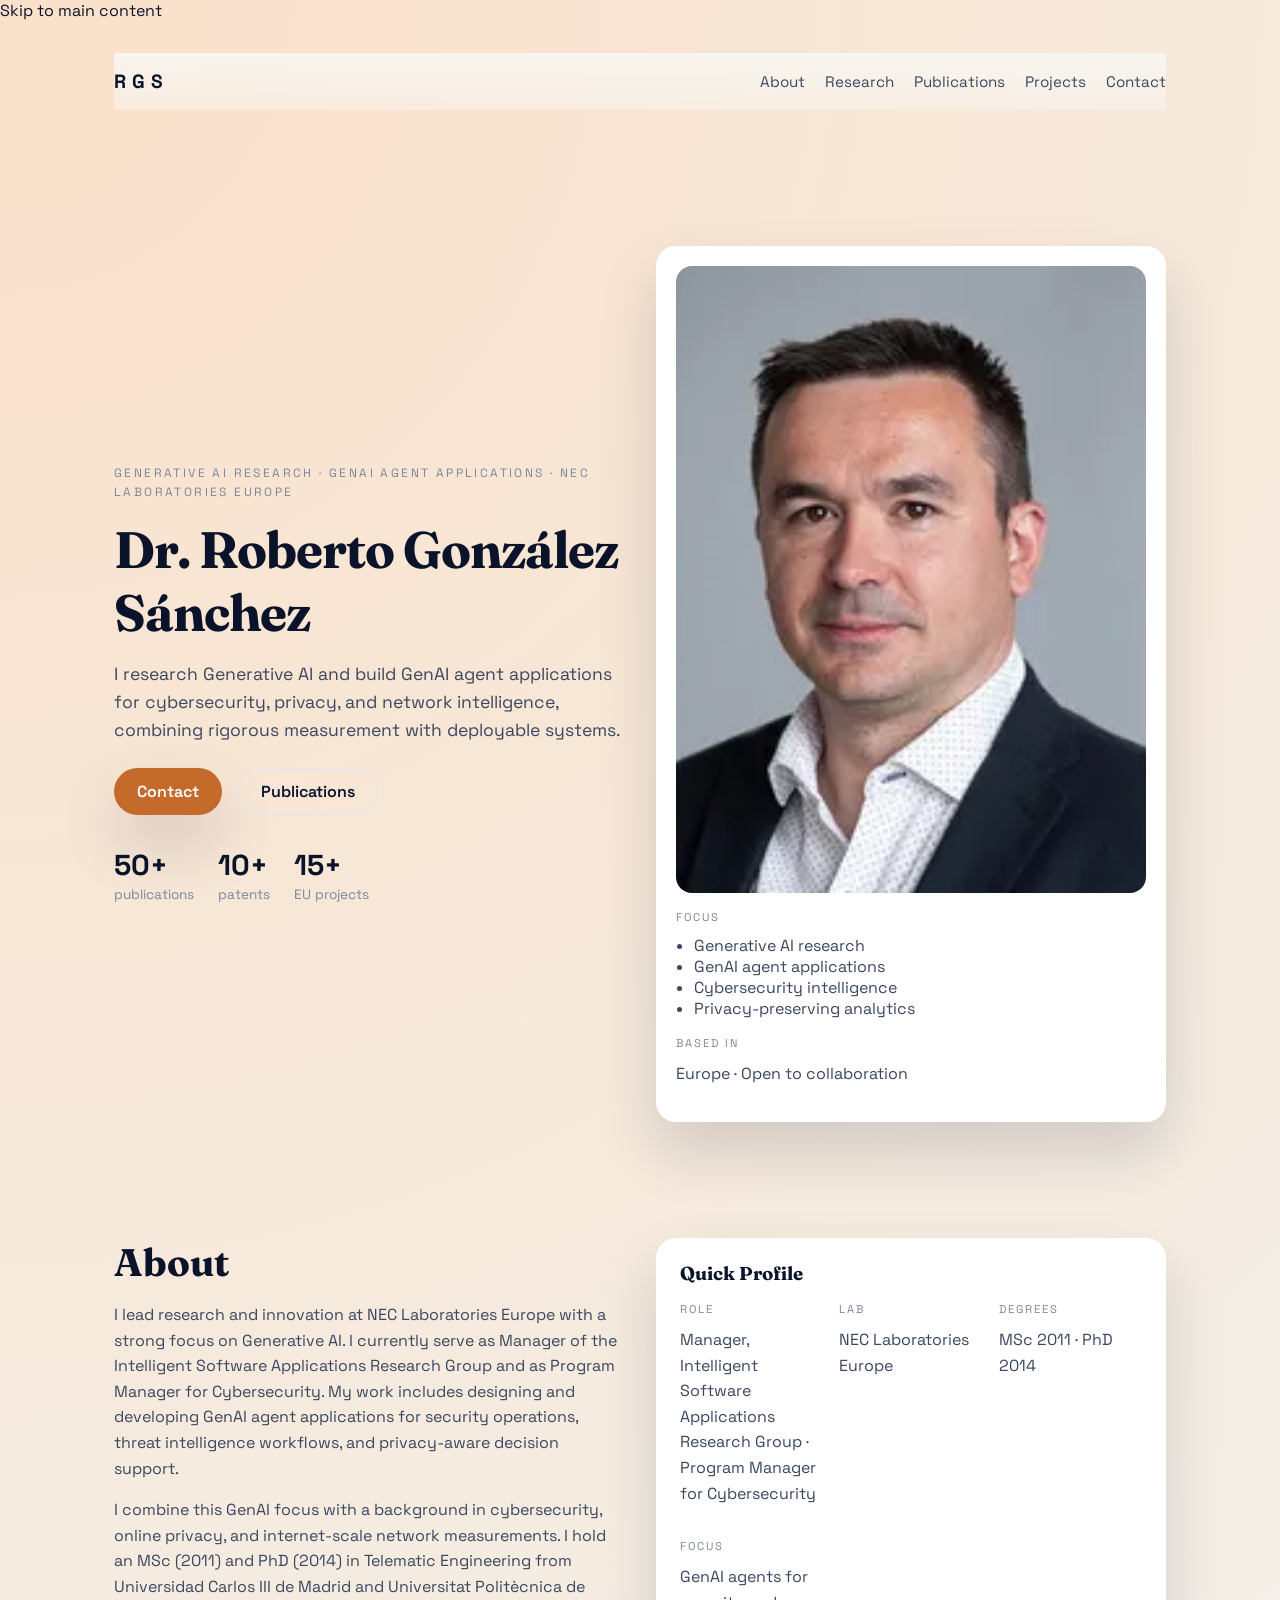
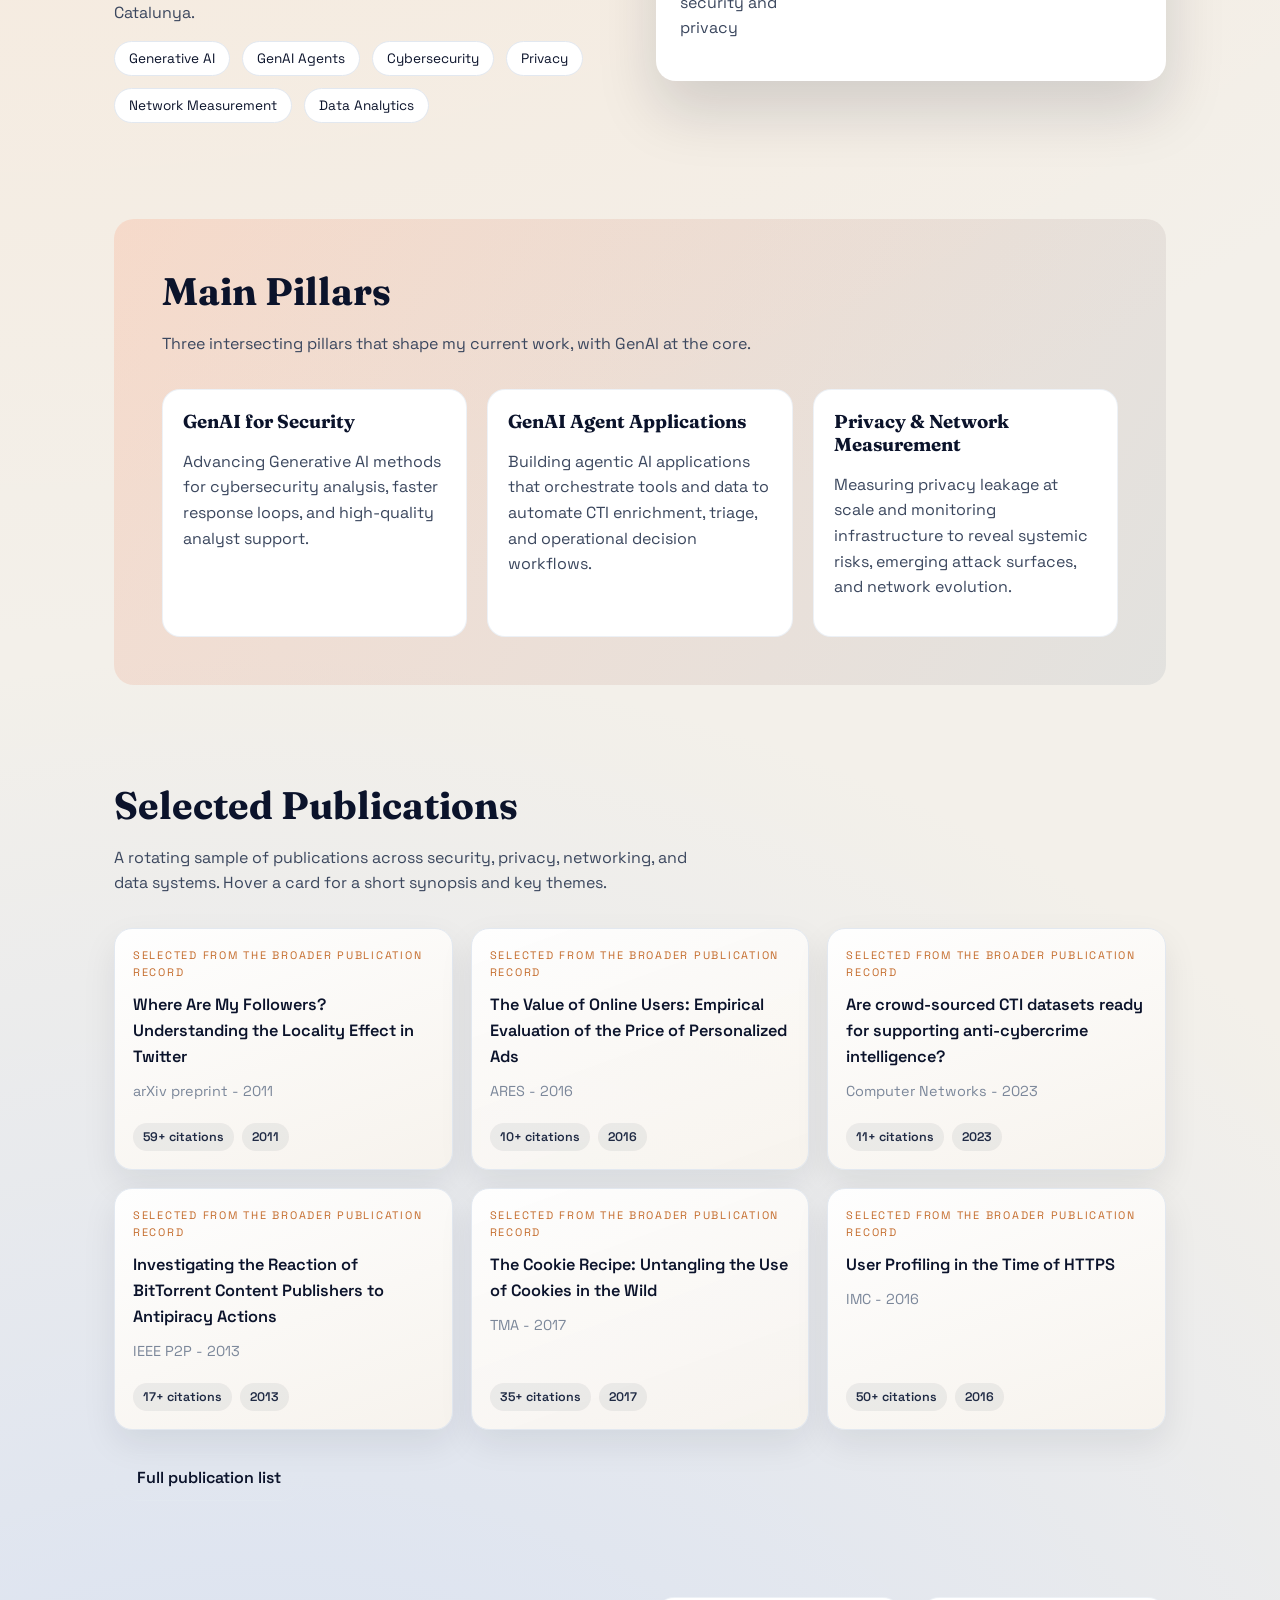
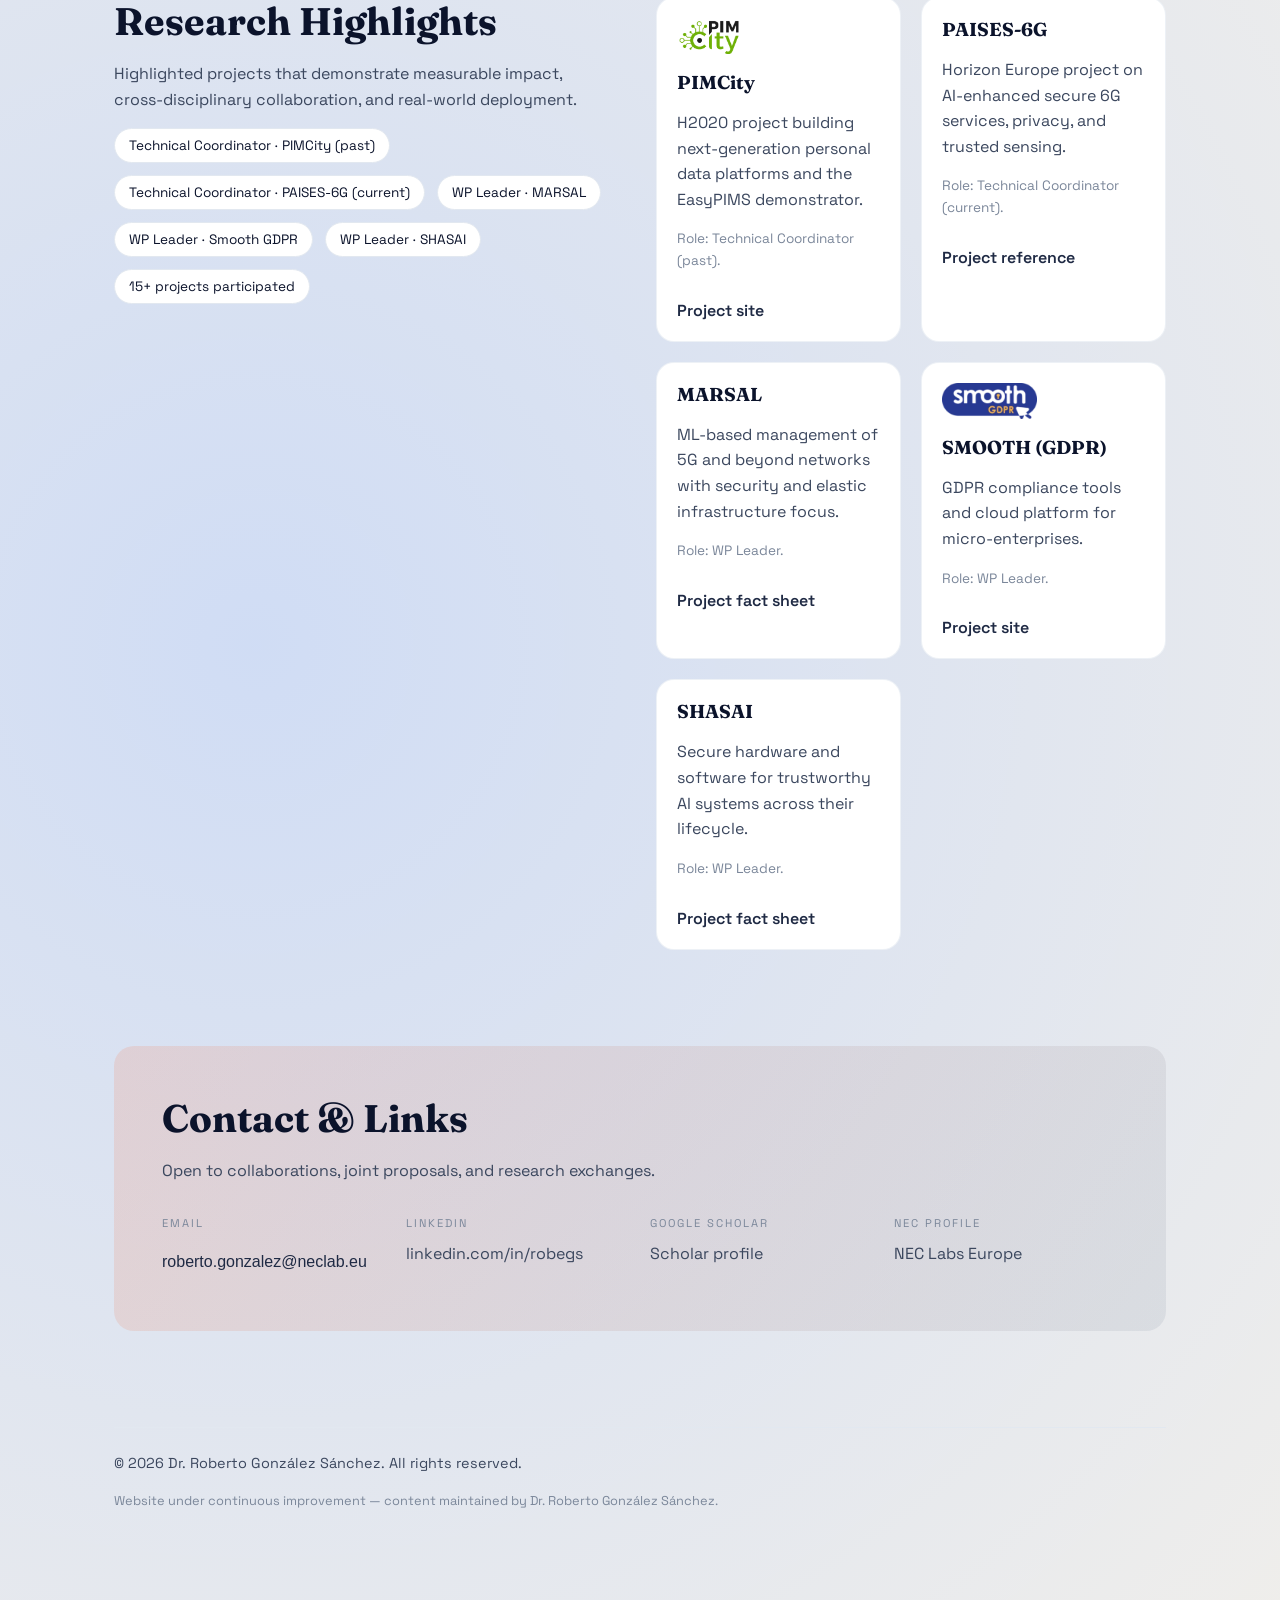
==== commit d468d8db: "Restore full homepage content after accessibility regression" ====
--- a/index.html
+++ b/index.html
@@ -49,7 +49,7 @@
     <div class="page">
       <header class="site-header">
         <div class="logo">RGS</div>
-        <nav id="primary-nav" class="nav" role="navigation" aria-label="Primary navigation">
+        <nav id="primary-nav" class="nav" aria-label="Primary navigation">
           <a href="#about">About</a>
           <a href="#research">Research</a>
           <a href="#publications">Publications</a>
@@ -118,3 +118,174 @@
               applications for security operations, threat intelligence workflows, and privacy-aware
               decision support.
             </p>
+            <p>
+              I combine this GenAI focus with a background in cybersecurity, online privacy, and internet-scale
+              network measurements. I hold an MSc (2011) and PhD (2014) in Telematic Engineering from
+              Universidad Carlos III de Madrid and Universitat Politècnica de Catalunya.
+            </p>
+            <div class="chips">
+              <span>Generative AI</span>
+              <span>GenAI Agents</span>
+              <span>Cybersecurity</span>
+              <span>Privacy</span>
+              <span>Network Measurement</span>
+              <span>Data Analytics</span>
+            </div>
+          </div>
+          <div class="panel">
+            <h3>Quick Profile</h3>
+            <div class="profile-grid">
+              <div>
+                <p class="label">Role</p>
+                <p>Manager, Intelligent Software Applications Research Group · Program Manager for Cybersecurity</p>
+              </div>
+              <div>
+                <p class="label">Lab</p>
+                <p>NEC Laboratories Europe</p>
+              </div>
+              <div>
+                <p class="label">Degrees</p>
+                <p>MSc 2011 · PhD 2014</p>
+              </div>
+              <div>
+                <p class="label">Focus</p>
+                <p>GenAI agents for security and privacy</p>
+              </div>
+            </div>
+          </div>
+        </section>
+
+        <section id="research" class="accent">
+          <div class="section-header">
+            <h2>Main Pillars</h2>
+            <p>Three intersecting pillars that shape my current work, with GenAI at the core.</p>
+          </div>
+          <div class="cards">
+            <article class="card">
+              <h3>GenAI for Security</h3>
+              <p>
+                Advancing Generative AI methods for cybersecurity analysis, faster response loops, and
+                high-quality analyst support.
+              </p>
+            </article>
+            <article class="card">
+              <h3>GenAI Agent Applications</h3>
+              <p>
+                Building agentic AI applications that orchestrate tools and data to automate CTI enrichment,
+                triage, and operational decision workflows.
+              </p>
+            </article>
+            <article class="card">
+              <h3>Privacy & Network Measurement</h3>
+              <p>
+                Measuring privacy leakage at scale and monitoring infrastructure to reveal systemic risks,
+                emerging attack surfaces, and network evolution.
+              </p>
+            </article>
+          </div>
+        </section>
+
+        <section id="publications">
+          <div class="section-header">
+            <h2>Selected Publications</h2>
+            <p>A rotating sample of publications across security, privacy, networking, and data systems. Hover a card for a short synopsis and key themes.</p>
+          </div>
+          <div class="publications" id="publications-list"></div>
+          <div class="section-actions">
+            <a class="btn ghost" href="https://scholar.google.com/citations?user=ExKBvzMAAAAJ&hl=es" target="_blank" rel="noreferrer">Full publication list</a>
+          </div>
+        </section>
+
+        <section id="projects" class="split">
+          <div>
+            <h2>Research Highlights</h2>
+            <p>
+              Highlighted projects that demonstrate measurable impact, cross‑disciplinary collaboration, and
+              real‑world deployment.
+            </p>
+            <div class="chips">
+              <span>Technical Coordinator · PIMCity (past)</span>
+              <span>Technical Coordinator · PAISES‑6G (current)</span>
+              <span>WP Leader · MARSAL</span>
+              <span>WP Leader · Smooth GDPR</span>
+              <span>WP Leader · SHASAI</span>
+              <span>15+ projects participated</span>
+            </div>
+          </div>
+          <div class="cards">
+            <article class="card">
+              <picture>
+                <source type="image/webp" srcset="assets/images/logos/pimcity.webp" />
+                <img class="project-logo" src="assets/images/logos/pimcity.png" alt="PIMCity logo" loading="lazy" />
+              </picture>
+              <h3>PIMCity</h3>
+              <p>H2020 project building next‑generation personal data platforms and the EasyPIMS demonstrator.</p>
+              <p class="card-meta">Role: Technical Coordinator (past).</p>
+              <a class="card-link" href="https://www.pimcity-h2020.eu/" target="_blank" rel="noreferrer">Project site</a>
+            </article>
+            <article class="card">
+              <h3>PAISES‑6G</h3>
+              <p>Horizon Europe project on AI‑enhanced secure 6G services, privacy, and trusted sensing.</p>
+              <p class="card-meta">Role: Technical Coordinator (current).</p>
+              <a class="card-link" href="https://networks.imdea.org/job/phd-student-position-in-6g-security-privacy-and-ai-paises-6g-project/" target="_blank" rel="noreferrer">Project reference</a>
+            </article>
+            <article class="card">
+              <h3>MARSAL</h3>
+              <p>ML‑based management of 5G and beyond networks with security and elastic infrastructure focus.</p>
+              <p class="card-meta">Role: WP Leader.</p>
+              <a class="card-link" href="https://cordis.europa.eu/project/id/101017171" target="_blank" rel="noreferrer">Project fact sheet</a>
+            </article>
+            <article class="card">
+              <picture>
+                <source type="image/webp" srcset="assets/images/logos/smooth.webp" />
+                <img class="project-logo" src="assets/images/logos/smooth.png" alt="SMOOTH GDPR logo" loading="lazy" />
+              </picture>
+              <h3>SMOOTH (GDPR)</h3>
+              <p>GDPR compliance tools and cloud platform for micro‑enterprises.</p>
+              <p class="card-meta">Role: WP Leader.</p>
+              <a class="card-link" href="https://smoothplatform.eu/" target="_blank" rel="noreferrer">Project site</a>
+            </article>
+            <article class="card">
+              <h3>SHASAI</h3>
+              <p>Secure hardware and software for trustworthy AI systems across their lifecycle.</p>
+              <p class="card-meta">Role: WP Leader.</p>
+              <a class="card-link" href="https://cordis.europa.eu/project/id/101225866" target="_blank" rel="noreferrer">Project fact sheet</a>
+            </article>
+          </div>
+        </section>
+
+        <section id="contact" class="accent">
+          <div class="section-header">
+            <h2>Contact & Links</h2>
+            <p>Open to collaborations, joint proposals, and research exchanges.</p>
+          </div>
+          <div class="contact-grid">
+            <div>
+              <p class="label">Email</p>
+              <img class="email-image" src="assets/images/email.svg" alt="roberto.gonzalez@neclab.eu" loading="lazy" />
+            </div>
+            <div>
+              <p class="label">LinkedIn</p>
+              <p><a href="https://www.linkedin.com/in/robegs/" target="_blank" rel="noreferrer">linkedin.com/in/robegs</a></p>
+            </div>
+            <div>
+              <p class="label">Google Scholar</p>
+              <p><a href="https://scholar.google.com/citations?user=ExKBvzMAAAAJ&hl=es" target="_blank" rel="noreferrer">Scholar profile</a></p>
+            </div>
+            <div>
+              <p class="label">NEC Profile</p>
+              <p><a href="https://neclab.eu/research-groups/system-platform-for-iot-and-ai/intelligent-software-system/our-researchers/people-detail/dr-roberto-gonzalez-sanchez" target="_blank" rel="noreferrer">NEC Labs Europe</a></p>
+            </div>
+          </div>
+        </section>
+      </main>
+
+      <footer class="site-footer">
+        <p>© 2026 Dr. Roberto González Sánchez. All rights reserved.</p>
+        <p class="disclaimer">Website under continuous improvement — content maintained by Dr. Roberto González Sánchez.</p>
+      </footer>
+    </div>
+
+    <script src="app.js"></script>
+  </body>
+</html>
--- a/styles.css
+++ b/styles.css
@@ -1,4 +1,4 @@
-﻿:root {
+:root {
   color-scheme: light;
   --ink: #0b132b;
   --muted: #3b475e;
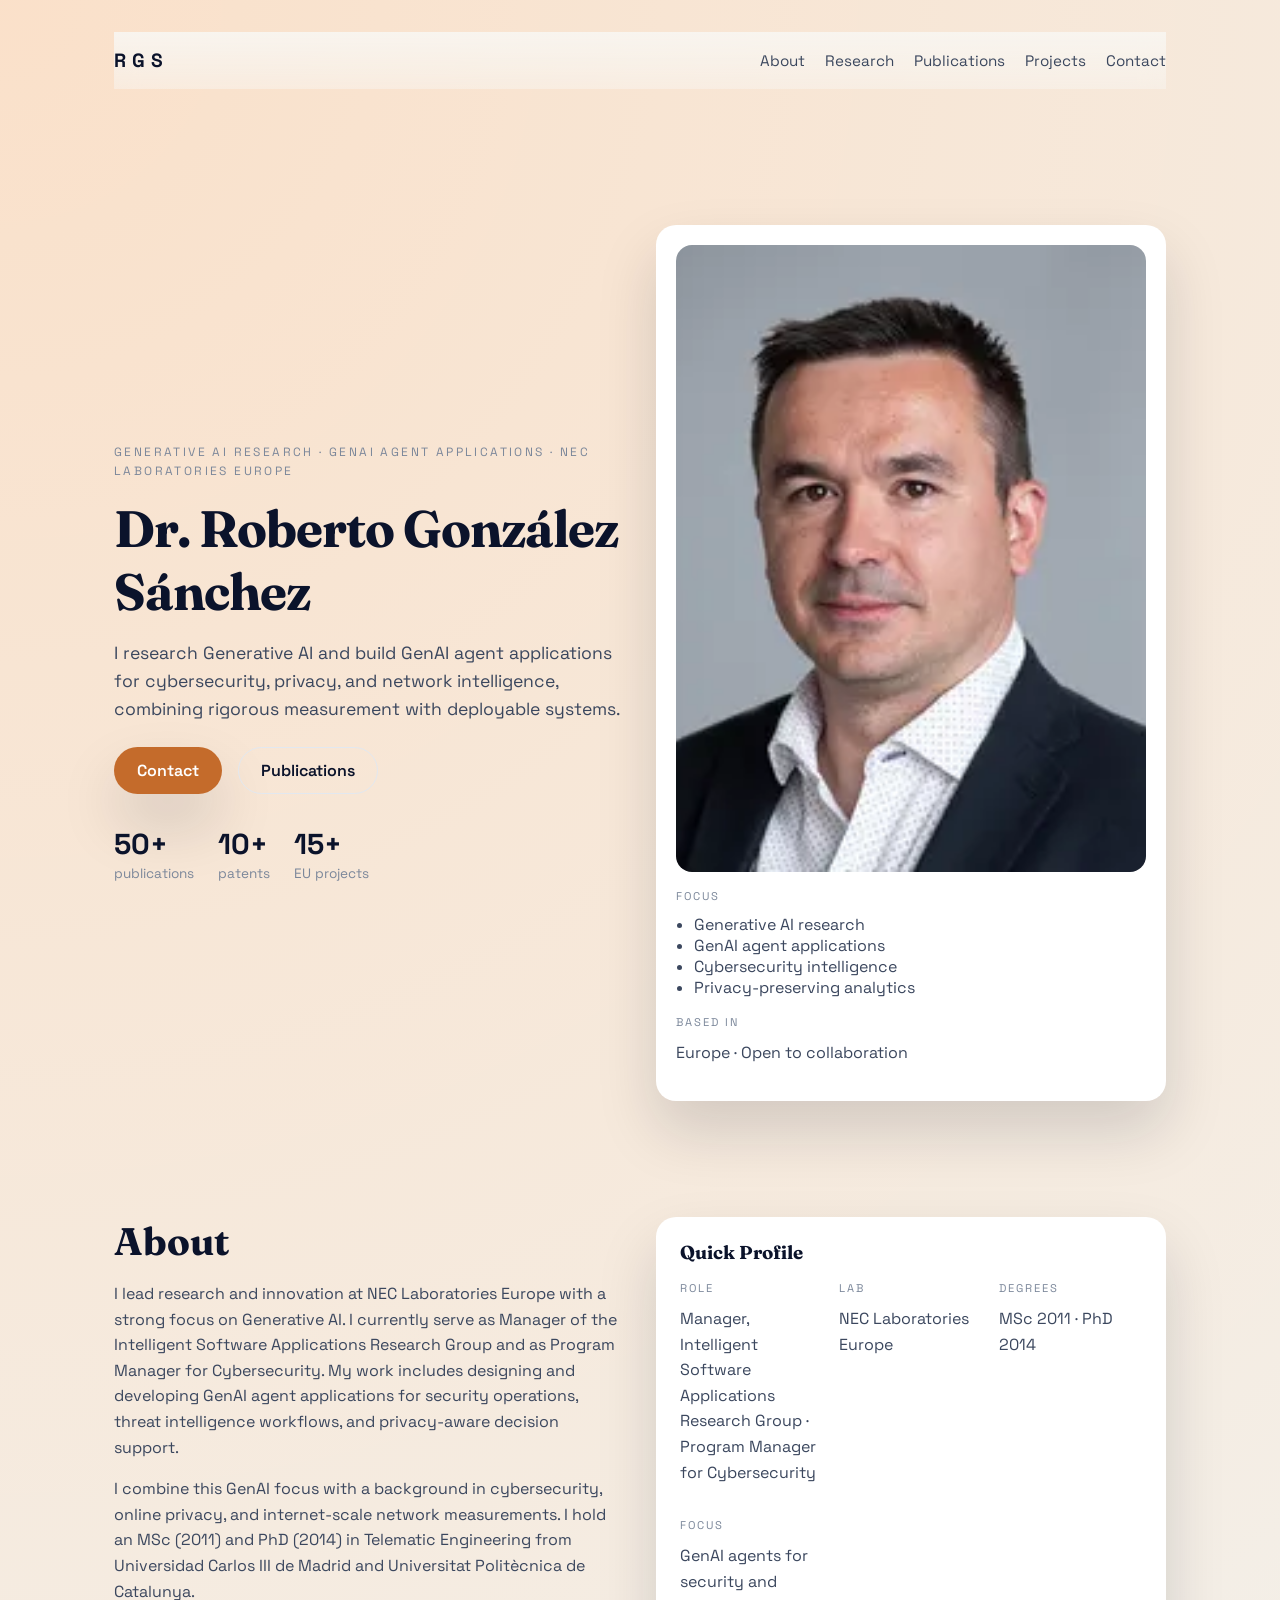
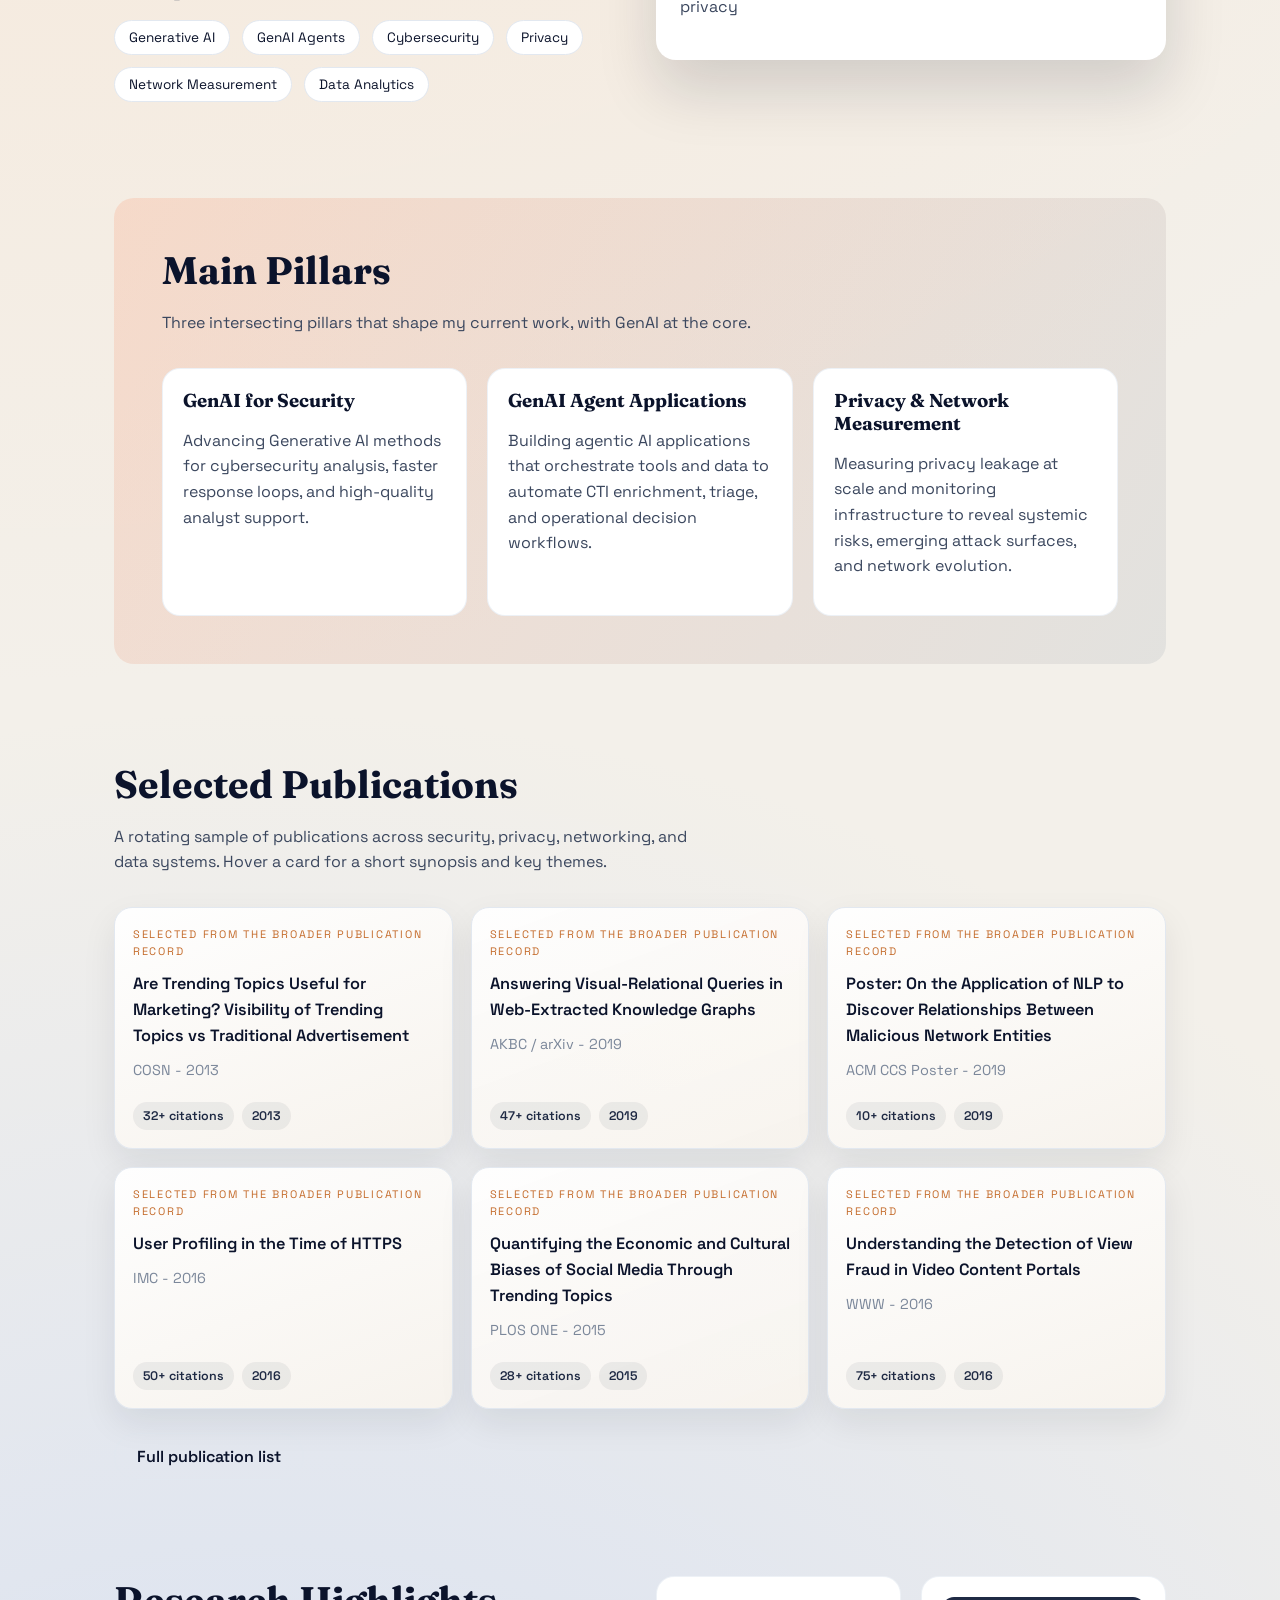
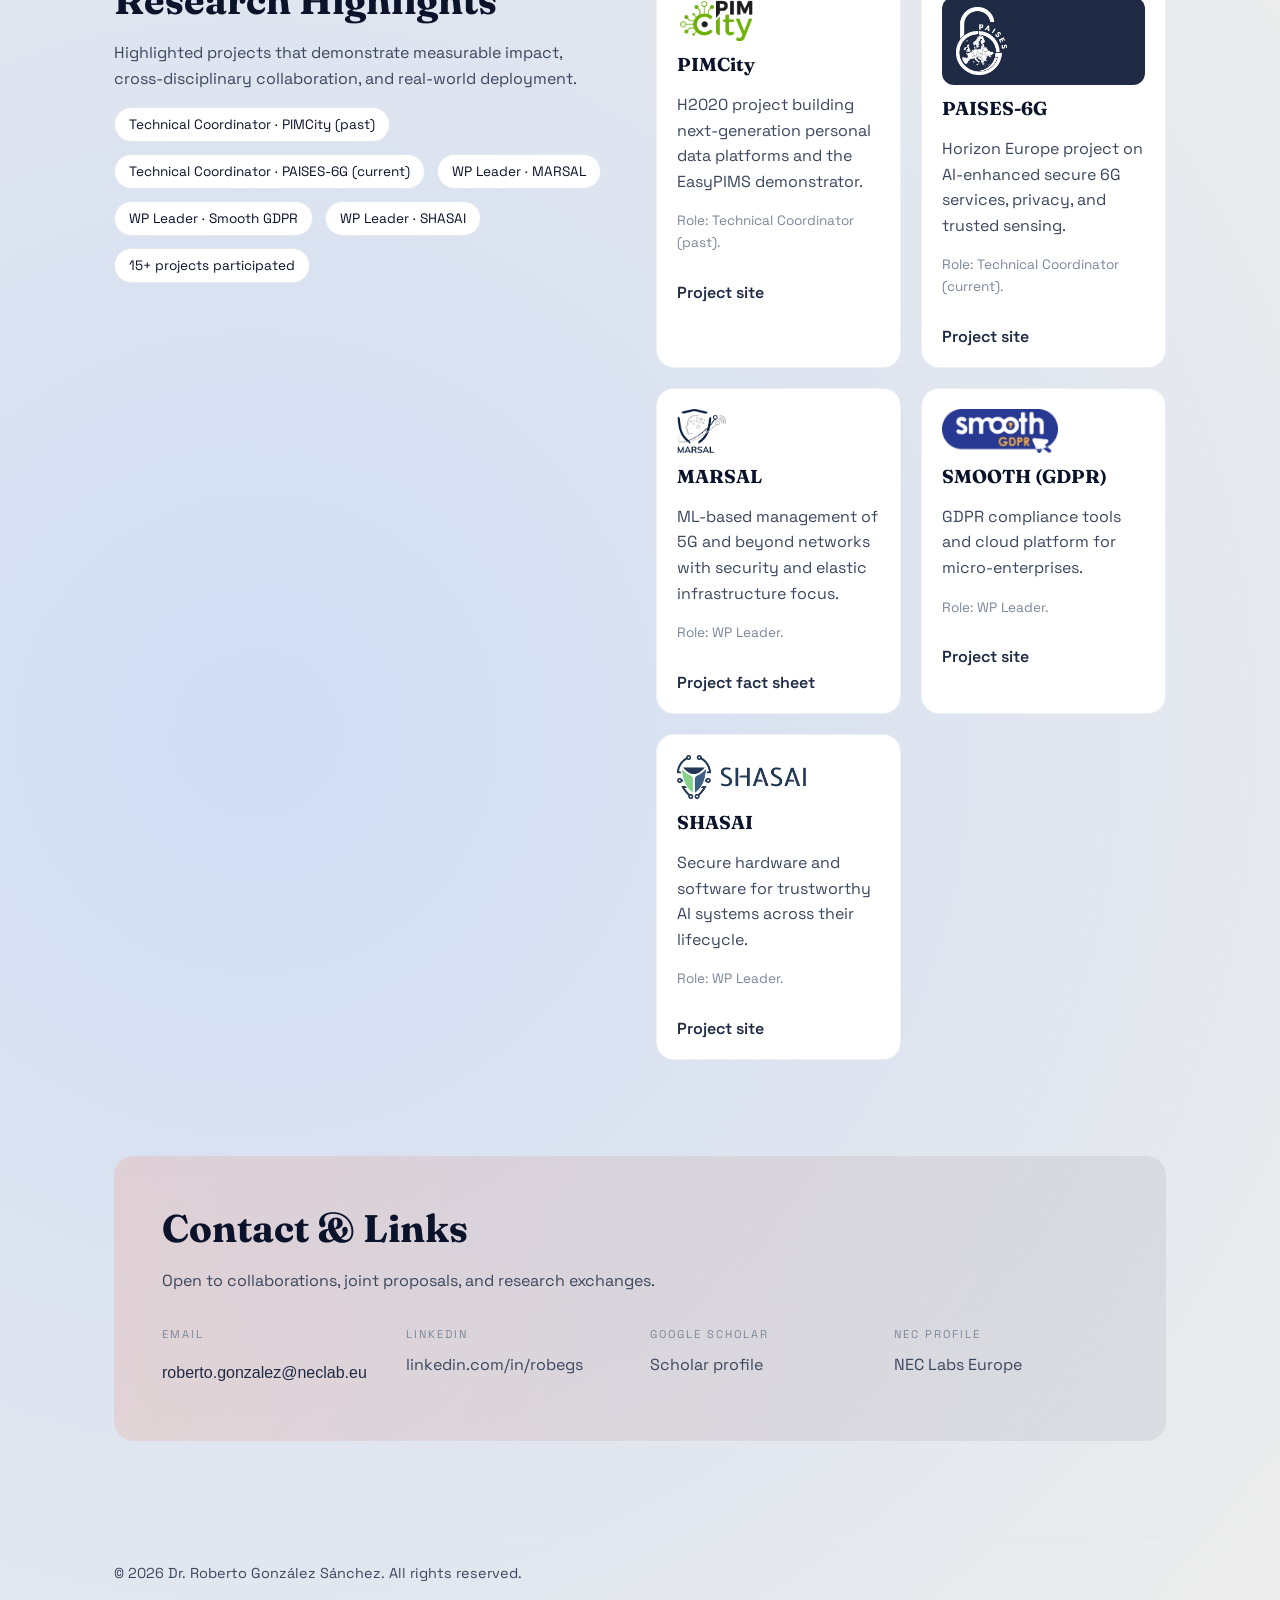
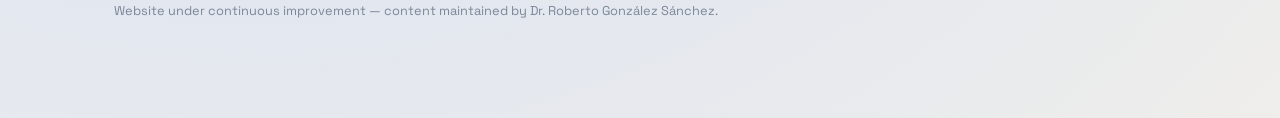
==== commit fe020417: "Refresh project highlights with official logos" ====
--- a/index.html
+++ b/index.html
@@ -45,7 +45,6 @@
 
   </head>
   <body>
-    <a class="skip-link" href="#main">Skip to main content</a>
     <div class="page">
       <header class="site-header">
         <div class="logo">RGS</div>
@@ -224,12 +223,16 @@
               <a class="card-link" href="https://www.pimcity-h2020.eu/" target="_blank" rel="noreferrer">Project site</a>
             </article>
             <article class="card">
+              <div class="project-logo-panel">
+                <img class="project-logo project-logo-light" src="assets/images/logos/paises-6g.png" alt="PAISES-6G logo" loading="lazy" />
+              </div>
               <h3>PAISES‑6G</h3>
               <p>Horizon Europe project on AI‑enhanced secure 6G services, privacy, and trusted sensing.</p>
               <p class="card-meta">Role: Technical Coordinator (current).</p>
-              <a class="card-link" href="https://networks.imdea.org/job/phd-student-position-in-6g-security-privacy-and-ai-paises-6g-project/" target="_blank" rel="noreferrer">Project reference</a>
-            </article>
-            <article class="card">
+              <a class="card-link" href="https://paises-6g.eu/" target="_blank" rel="noreferrer">Project site</a>
+            </article>
+            <article class="card">
+              <img class="project-logo" src="assets/images/logos/marsal.png" alt="MARSAL logo" loading="lazy" />
               <h3>MARSAL</h3>
               <p>ML‑based management of 5G and beyond networks with security and elastic infrastructure focus.</p>
               <p class="card-meta">Role: WP Leader.</p>
@@ -246,10 +249,11 @@
               <a class="card-link" href="https://smoothplatform.eu/" target="_blank" rel="noreferrer">Project site</a>
             </article>
             <article class="card">
+              <img class="project-logo" src="assets/images/logos/shasai.png" alt="SHASAI logo" loading="lazy" />
               <h3>SHASAI</h3>
               <p>Secure hardware and software for trustworthy AI systems across their lifecycle.</p>
               <p class="card-meta">Role: WP Leader.</p>
-              <a class="card-link" href="https://cordis.europa.eu/project/id/101225866" target="_blank" rel="noreferrer">Project fact sheet</a>
+              <a class="card-link" href="https://shasai.eu/" target="_blank" rel="noreferrer">Project site</a>
             </article>
           </div>
         </section>
--- a/styles.css
+++ b/styles.css
@@ -263,9 +263,28 @@
 }
 
 .project-logo {
-  height: 36px;
+  display: block;
+  width: auto;
+  max-width: 100%;
+  height: 44px;
   margin-bottom: 12px;
   object-fit: contain;
+  object-position: left center;
+}
+
+.project-logo-panel {
+  display: flex;
+  align-items: center;
+  height: 88px;
+  margin-bottom: 12px;
+  padding: 10px 14px;
+  border-radius: 12px;
+  background: var(--accent-dark);
+}
+
+.project-logo-light {
+  height: 68px;
+  margin: 0;
 }
 
 .card-meta {
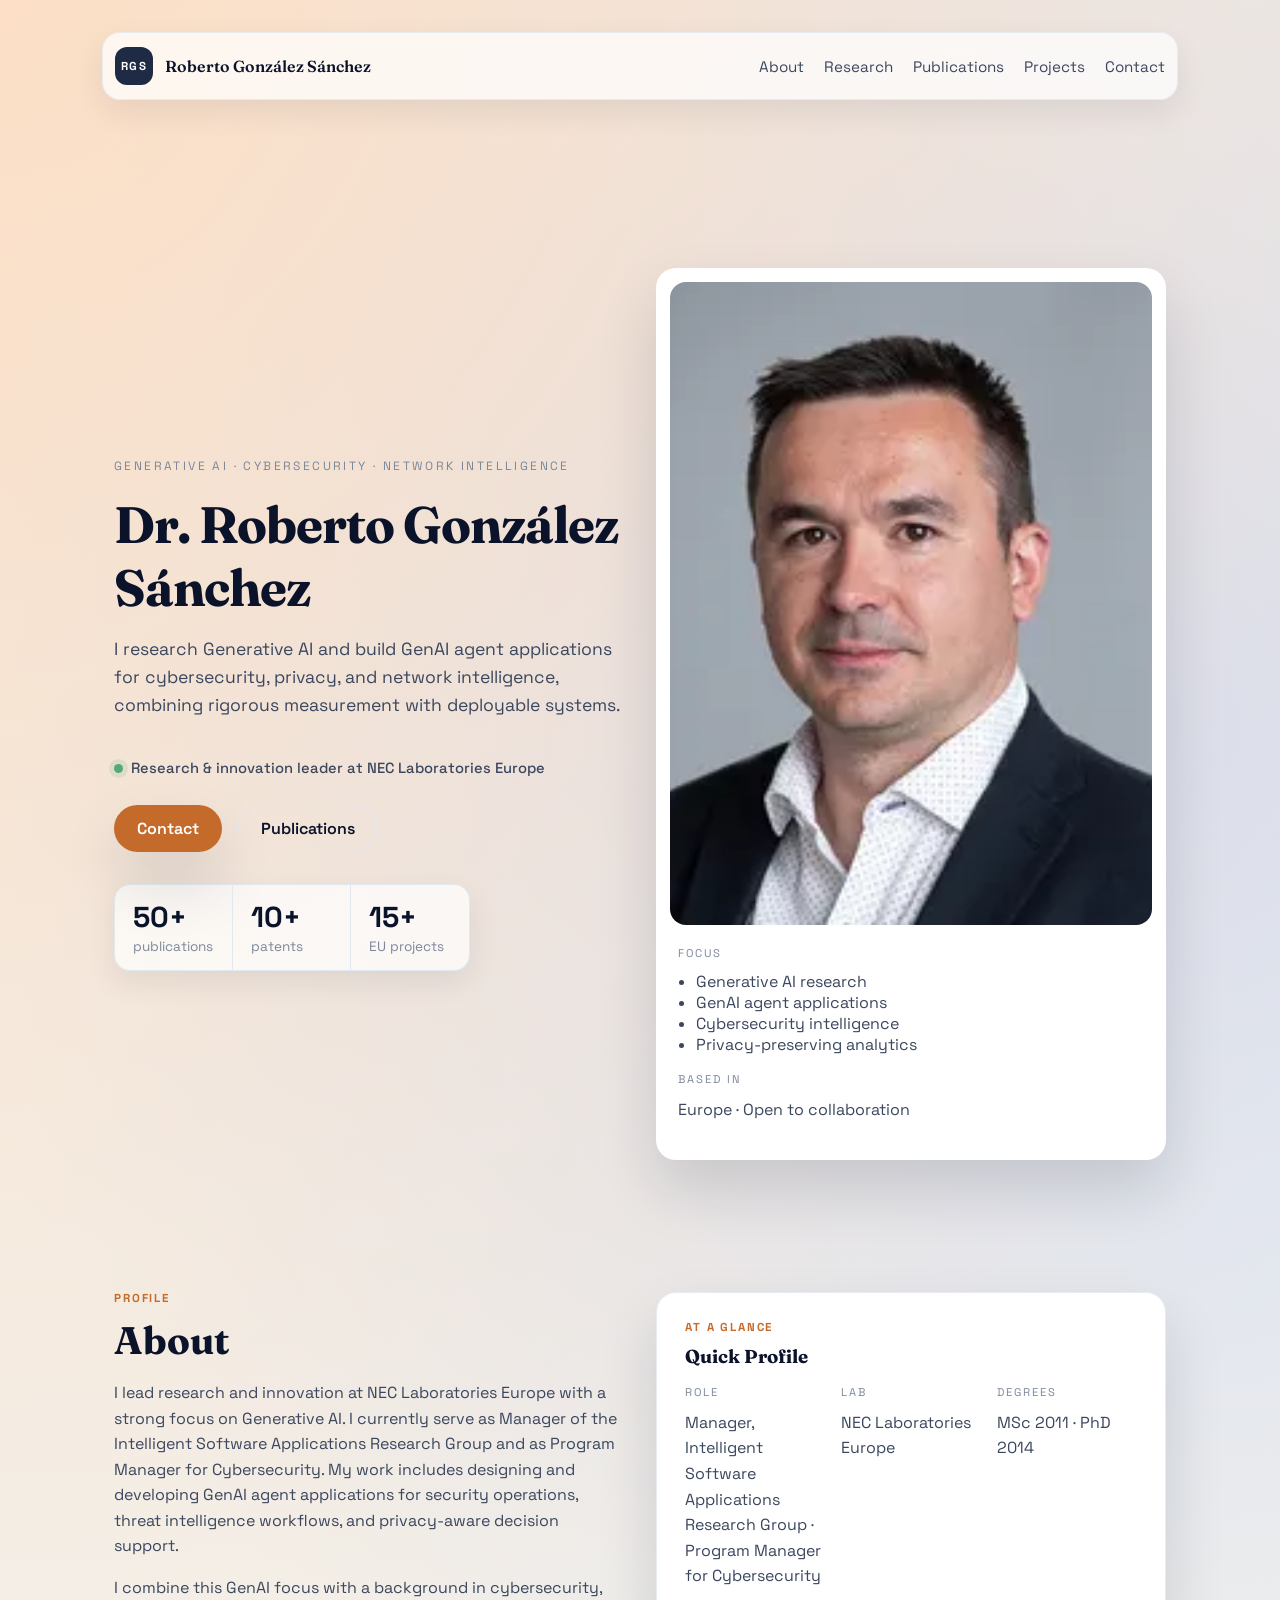
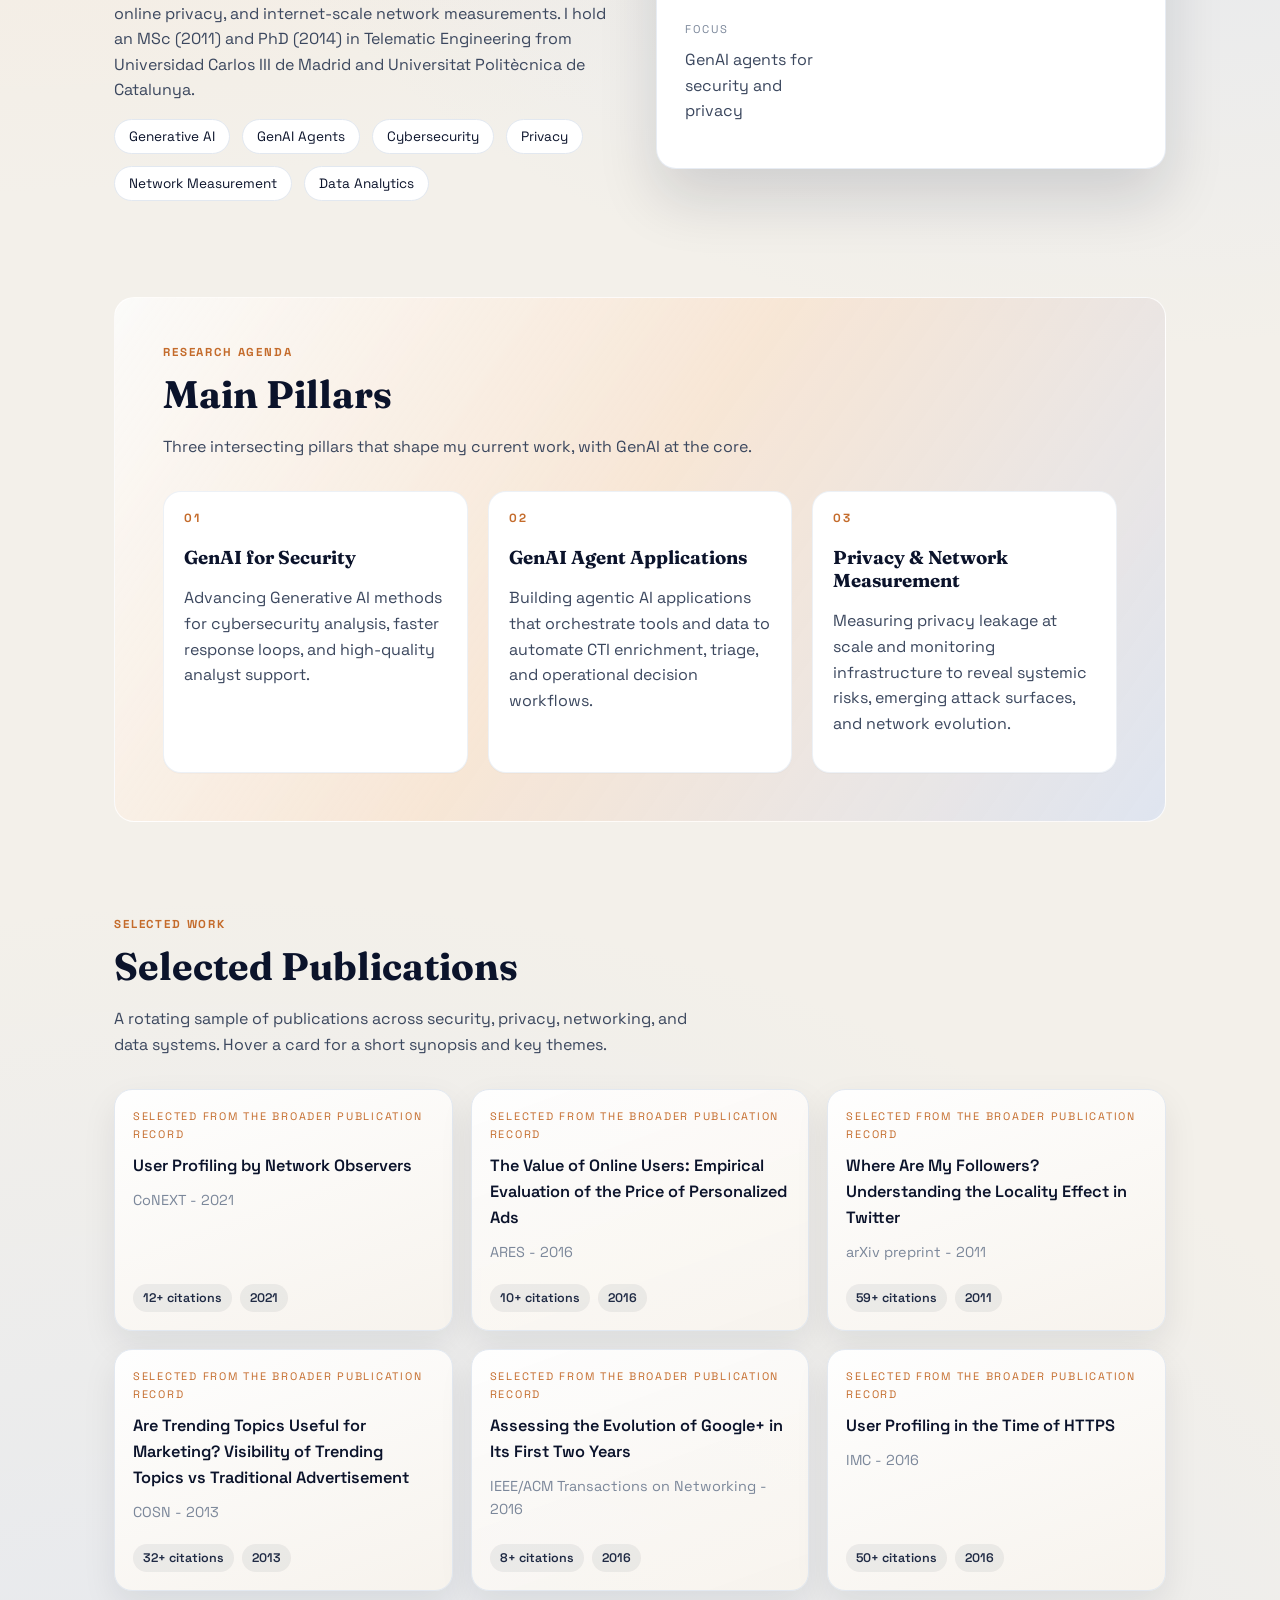
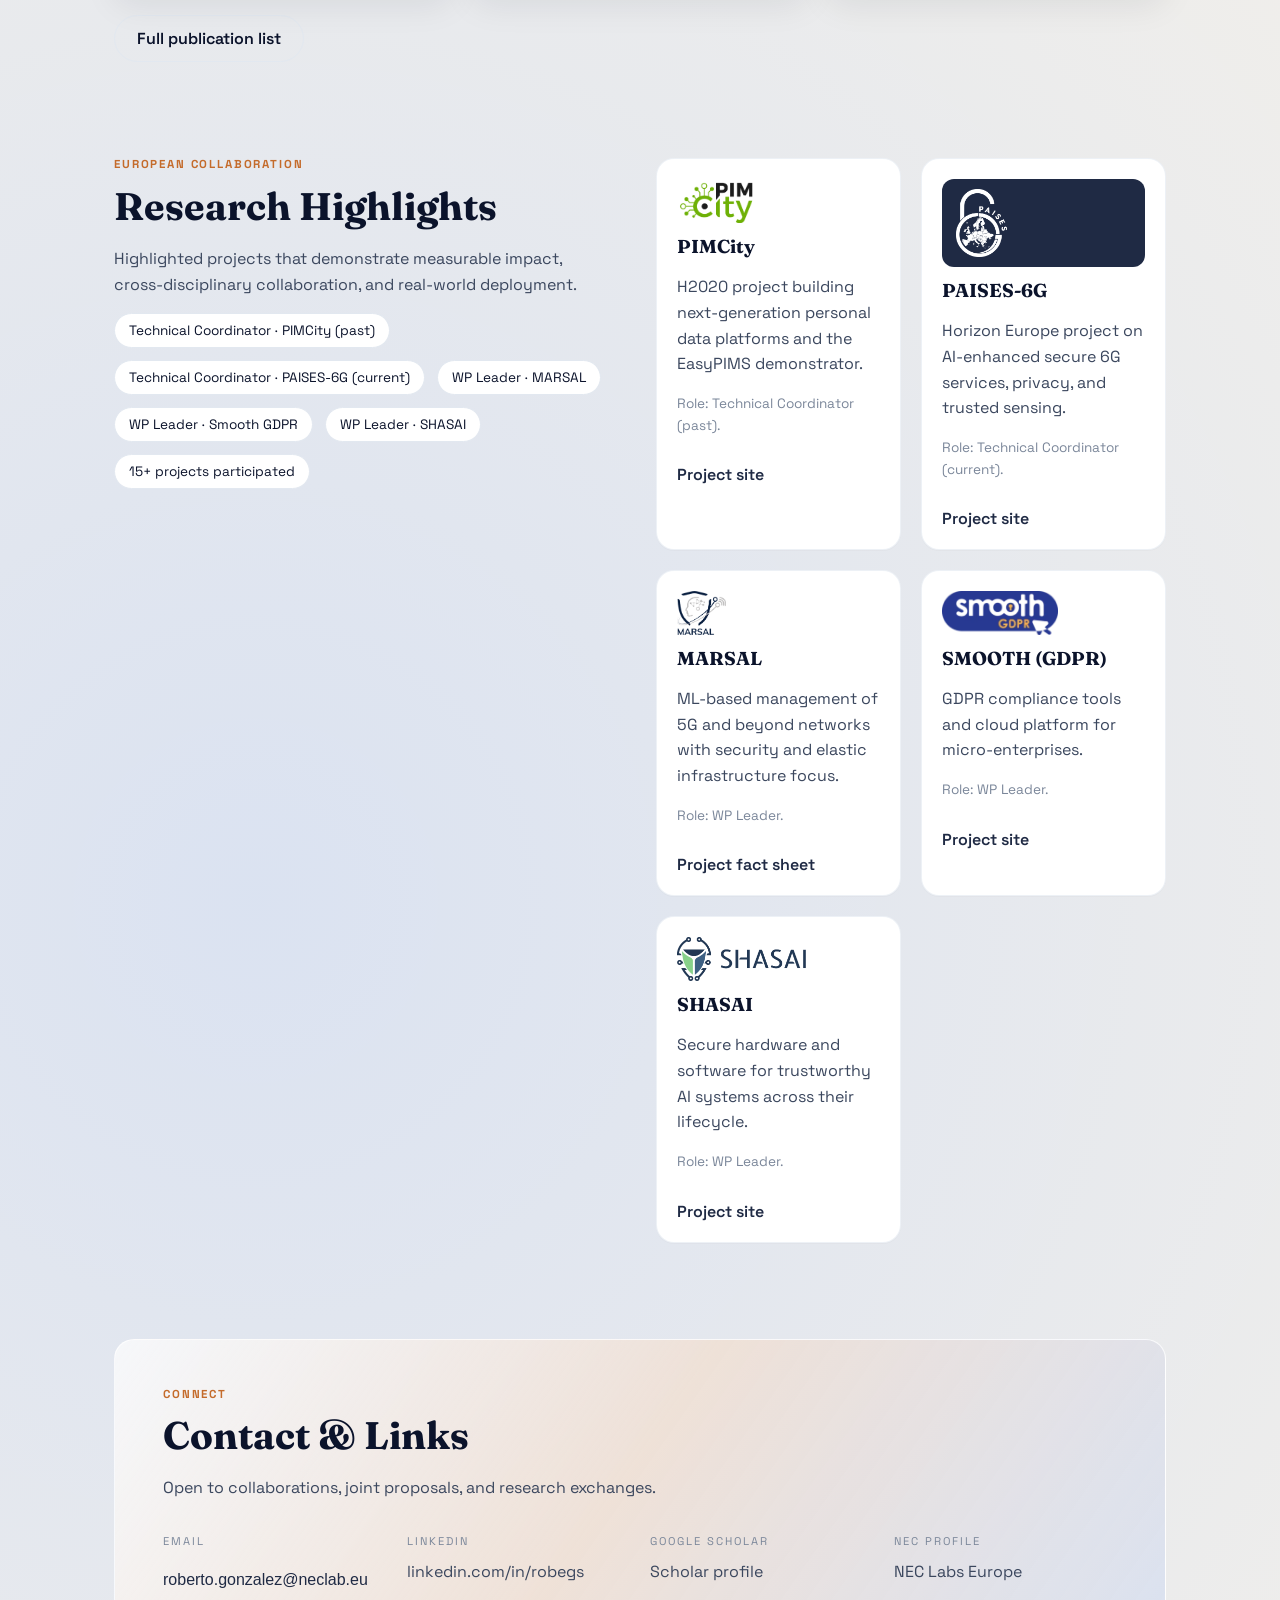
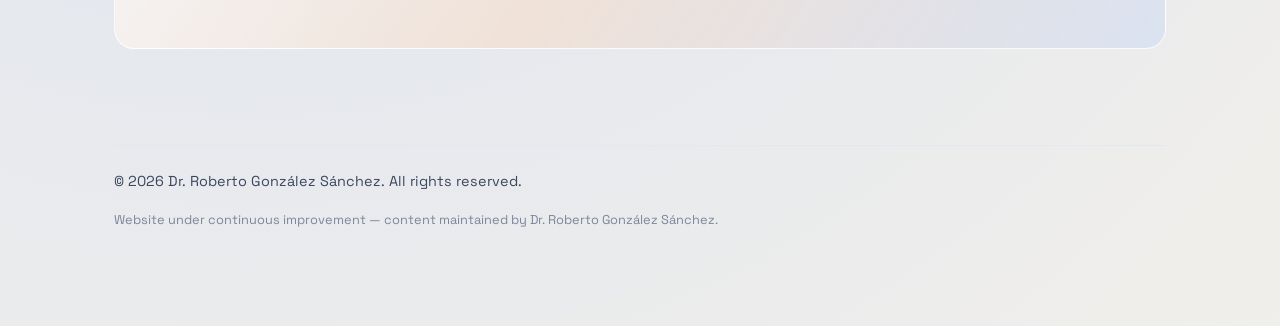
==== commit 23486d2a: "Elevate professional profile presentation" ====
--- a/index.html
+++ b/index.html
@@ -47,7 +47,10 @@
   <body>
     <div class="page">
       <header class="site-header">
-        <div class="logo">RGS</div>
+        <a class="brand" href="#top" aria-label="Roberto González Sánchez — home">
+          <span class="logo">RGS</span>
+          <span class="brand-name">Roberto González Sánchez</span>
+        </a>
         <nav id="primary-nav" class="nav" aria-label="Primary navigation">
           <a href="#about">About</a>
           <a href="#research">Research</a>
@@ -61,26 +64,27 @@
       <main id="main">
         <section class="hero" id="top">
           <div class="hero-content">
-            <p class="eyebrow">Generative AI Research · GenAI Agent Applications · NEC Laboratories Europe</p>
+            <p class="eyebrow">Generative AI · Cybersecurity · Network Intelligence</p>
             <h1>Dr. Roberto González Sánchez</h1>
             <p class="lead">
               I research Generative AI and build GenAI agent applications for cybersecurity, privacy, and
               network intelligence, combining rigorous measurement with deployable systems.
             </p>
+            <p class="hero-status"><span aria-hidden="true"></span>Research & innovation leader at NEC Laboratories Europe</p>
             <div class="hero-actions">
               <a class="btn primary" href="#contact">Contact</a>
               <a class="btn ghost" href="#publications">Publications</a>
             </div>
-            <div class="hero-metrics">
-              <div>
+            <div class="hero-metrics" aria-label="Career highlights">
+              <div class="metric-item">
                 <span class="metric">50+</span>
                 <span class="metric-label">publications</span>
               </div>
-              <div>
+              <div class="metric-item">
                 <span class="metric">10+</span>
                 <span class="metric-label">patents</span>
               </div>
-              <div>
+              <div class="metric-item">
                 <span class="metric">15+</span>
                 <span class="metric-label">EU projects</span>
               </div>
@@ -109,6 +113,7 @@
 
         <section class="split" id="about">
           <div>
+            <p class="section-kicker">Profile</p>
             <h2>About</h2>
             <p>
               I lead research and innovation at NEC Laboratories Europe with a strong focus on Generative AI.
@@ -132,6 +137,7 @@
             </div>
           </div>
           <div class="panel">
+            <p class="section-kicker">At a glance</p>
             <h3>Quick Profile</h3>
             <div class="profile-grid">
               <div>
@@ -156,25 +162,29 @@
 
         <section id="research" class="accent">
           <div class="section-header">
+            <p class="section-kicker">Research agenda</p>
             <h2>Main Pillars</h2>
             <p>Three intersecting pillars that shape my current work, with GenAI at the core.</p>
           </div>
           <div class="cards">
-            <article class="card">
+            <article class="card research-card">
+              <span class="card-index">01</span>
               <h3>GenAI for Security</h3>
               <p>
                 Advancing Generative AI methods for cybersecurity analysis, faster response loops, and
                 high-quality analyst support.
               </p>
             </article>
-            <article class="card">
+            <article class="card research-card">
+              <span class="card-index">02</span>
               <h3>GenAI Agent Applications</h3>
               <p>
                 Building agentic AI applications that orchestrate tools and data to automate CTI enrichment,
                 triage, and operational decision workflows.
               </p>
             </article>
-            <article class="card">
+            <article class="card research-card">
+              <span class="card-index">03</span>
               <h3>Privacy & Network Measurement</h3>
               <p>
                 Measuring privacy leakage at scale and monitoring infrastructure to reveal systemic risks,
@@ -186,6 +196,7 @@
 
         <section id="publications">
           <div class="section-header">
+            <p class="section-kicker">Selected work</p>
             <h2>Selected Publications</h2>
             <p>A rotating sample of publications across security, privacy, networking, and data systems. Hover a card for a short synopsis and key themes.</p>
           </div>
@@ -197,6 +208,7 @@
 
         <section id="projects" class="split">
           <div>
+            <p class="section-kicker">European collaboration</p>
             <h2>Research Highlights</h2>
             <p>
               Highlighted projects that demonstrate measurable impact, cross‑disciplinary collaboration, and
@@ -260,6 +272,7 @@
 
         <section id="contact" class="accent">
           <div class="section-header">
+            <p class="section-kicker">Connect</p>
             <h2>Contact & Links</h2>
             <p>Open to collaborations, joint proposals, and research exchanges.</p>
           </div>
--- a/styles.css
+++ b/styles.css
@@ -8,7 +8,8 @@
   --bg: #f3f0ea;
   --panel: #ffffff;
   --edge: #e2e8f0;
-  --shadow: 0 30px 60px rgba(15, 23, 42, 0.15);
+  --shadow: 0 30px 60px rgba(15, 23, 42, 0.14);
+  --shadow-soft: 0 12px 30px rgba(15, 23, 42, 0.08);
   --radius: 20px;
   --max: 1100px;
 }
@@ -21,8 +22,9 @@
   margin: 0;
   font-family: "Space Grotesk", "Segoe UI", sans-serif;
   color: var(--ink);
-  background: radial-gradient(circle at top left, rgba(255, 214, 180, 0.6), transparent 45%),
-    radial-gradient(circle at 20% 80%, rgba(173, 201, 255, 0.5), transparent 40%),
+  background: radial-gradient(circle at 0 0, rgba(255, 214, 180, 0.68), transparent 34%),
+    radial-gradient(circle at 90% 14%, rgba(173, 201, 255, 0.42), transparent 27%),
+    radial-gradient(circle at 20% 80%, rgba(173, 201, 255, 0.35), transparent 38%),
     var(--bg);
   min-height: 100vh;
 }
@@ -52,6 +54,11 @@
 a {
   color: inherit;
   text-decoration: none;
+}
+
+a:focus-visible {
+  outline: 3px solid rgba(196, 107, 43, 0.52);
+  outline-offset: 4px;
 }
 
 .page {
@@ -66,16 +73,39 @@
   align-items: center;
   position: sticky;
   top: 0;
-  padding: 16px 0;
-  background: linear-gradient(to bottom, rgba(248, 245, 240, 0.95), rgba(248, 245, 240, 0.5));
+  margin: 0 -12px;
+  padding: 14px 12px;
+  border: 1px solid rgba(226, 232, 240, 0.78);
+  border-radius: 18px;
+  background: rgba(255, 255, 255, 0.72);
+  box-shadow: var(--shadow-soft);
   backdrop-filter: blur(12px);
   z-index: 10;
 }
 
+.brand {
+  display: inline-flex;
+  align-items: center;
+  gap: 12px;
+}
+
 .logo {
+  display: grid;
+  place-items: center;
+  width: 38px;
+  height: 38px;
+  border-radius: 12px;
+  background: var(--accent-dark);
+  color: #fff;
   font-weight: 700;
-  font-size: 1.2rem;
-  letter-spacing: 0.3em;
+  font-size: 0.72rem;
+  letter-spacing: 0.12em;
+}
+
+.brand-name {
+  font-family: "Fraunces", "Georgia", serif;
+  font-size: 1rem;
+  font-weight: 600;
 }
 
 .nav {
@@ -99,7 +129,12 @@
   grid-template-columns: repeat(auto-fit, minmax(280px, 1fr));
   gap: 32px;
   align-items: center;
-  padding: 40px 0 20px;
+  min-height: 610px;
+  padding: 72px 0 36px;
+}
+
+.hero-content {
+  position: relative;
 }
 
 .eyebrow {
@@ -112,6 +147,24 @@
 .lead {
   font-size: 1.1rem;
   max-width: 520px;
+}
+
+.hero-status {
+  display: inline-flex;
+  align-items: center;
+  gap: 8px;
+  margin: 22px 0 0;
+  color: var(--muted);
+  font-size: 0.92rem;
+  font-weight: 500;
+}
+
+.hero-status span {
+  width: 9px;
+  height: 9px;
+  border-radius: 50%;
+  background: #55a978;
+  box-shadow: 0 0 0 5px rgba(85, 169, 120, 0.14);
 }
 
 .hero-actions {
@@ -149,8 +202,25 @@
 
 .hero-metrics {
   display: flex;
-  gap: 24px;
+  gap: 0;
   flex-wrap: wrap;
+  width: fit-content;
+  max-width: 100%;
+  border: 1px solid var(--edge);
+  border-radius: 16px;
+  overflow: hidden;
+  background: rgba(255, 255, 255, 0.72);
+  box-shadow: var(--shadow-soft);
+}
+
+.metric-item {
+  min-width: 118px;
+  padding: 14px 18px;
+  border-right: 1px solid var(--edge);
+}
+
+.metric-item:last-child {
+  border-right: 0;
 }
 
 .metric {
@@ -169,7 +239,7 @@
   background: var(--panel);
   border-radius: var(--radius);
   box-shadow: var(--shadow);
-  padding: 20px;
+  padding: 14px;
   display: grid;
   gap: 16px;
 }
@@ -200,6 +270,16 @@
   margin-bottom: 8px;
 }
 
+.section-kicker {
+  margin-bottom: 10px;
+  color: var(--accent);
+  font-size: 0.72rem;
+  font-weight: 700;
+  letter-spacing: 0.16em;
+  line-height: 1.2;
+  text-transform: uppercase;
+}
+
 section {
   margin-top: 96px;
 }
@@ -215,7 +295,8 @@
   background: var(--panel);
   border-radius: var(--radius);
   box-shadow: var(--shadow);
-  padding: 24px;
+  padding: 28px;
+  border: 1px solid rgba(226, 232, 240, 0.8);
 }
 
 .profile-grid {
@@ -239,7 +320,8 @@
 }
 
 .accent {
-  background: linear-gradient(120deg, rgba(255, 107, 53, 0.15), rgba(31, 59, 92, 0.08));
+  background: linear-gradient(125deg, rgba(255, 255, 255, 0.7), rgba(255, 214, 180, 0.38) 48%, rgba(173, 201, 255, 0.28));
+  border: 1px solid rgba(255, 255, 255, 0.8);
   border-radius: var(--radius);
   padding: 48px;
 }
@@ -260,6 +342,29 @@
   border-radius: 18px;
   padding: 20px;
   border: 1px solid rgba(226, 232, 240, 0.6);
+  box-shadow: 0 1px 0 rgba(15, 23, 42, 0.02);
+  transition: transform 0.2s ease, box-shadow 0.2s ease, border-color 0.2s ease;
+}
+
+.card:hover {
+  transform: translateY(-4px);
+  border-color: rgba(196, 107, 43, 0.28);
+  box-shadow: var(--shadow-soft);
+}
+
+.research-card {
+  position: relative;
+  padding-top: 54px;
+}
+
+.card-index {
+  position: absolute;
+  top: 18px;
+  left: 20px;
+  color: var(--accent);
+  font-size: 0.74rem;
+  font-weight: 700;
+  letter-spacing: 0.16em;
 }
 
 .project-logo {
@@ -270,6 +375,34 @@
   margin-bottom: 12px;
   object-fit: contain;
   object-position: left center;
+}
+
+.hero-card-body {
+  padding: 4px 8px 8px;
+}
+
+.nav a {
+  position: relative;
+  padding: 6px 0;
+}
+
+.nav a::after {
+  position: absolute;
+  right: 0;
+  bottom: 0;
+  left: 0;
+  height: 2px;
+  background: var(--accent);
+  content: "";
+  transform: scaleX(0);
+  transform-origin: right;
+  transition: transform 0.2s ease;
+}
+
+.nav a:hover::after,
+.nav a:focus-visible::after {
+  transform: scaleX(1);
+  transform-origin: left;
 }
 
 .project-logo-panel {
@@ -529,6 +662,18 @@
 }
 
 @media (max-width: 720px) {
+  .page {
+    padding: 20px 16px 64px;
+  }
+
+  .site-header {
+    margin: 0;
+  }
+
+  .brand-name {
+    font-size: 0.9rem;
+  }
+
   .nav {
     display: none;
     flex-direction: column;
@@ -545,6 +690,16 @@
 
   .accent {
     padding: 32px 24px;
+  }
+
+  .hero {
+    min-height: 0;
+    padding: 48px 0 20px;
+  }
+
+  .metric-item {
+    min-width: 96px;
+    padding: 12px 14px;
   }
 
   section {
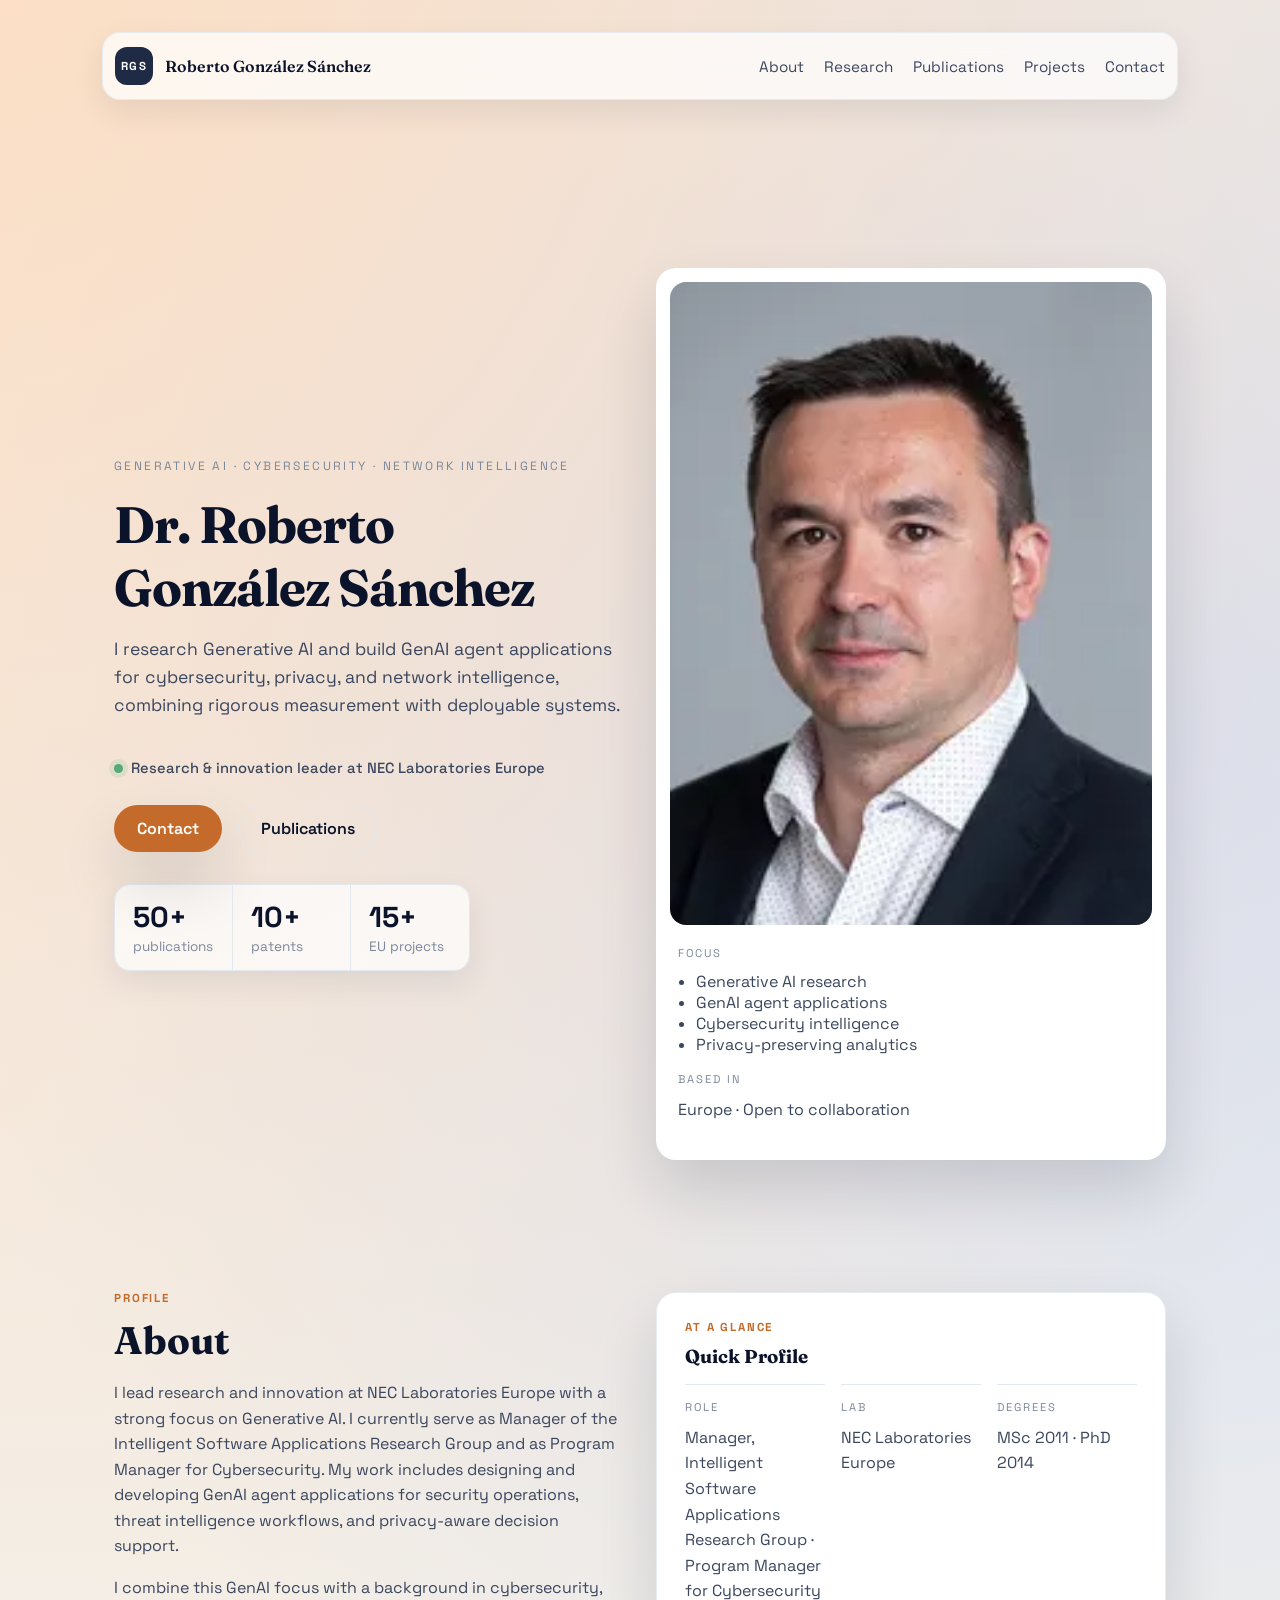
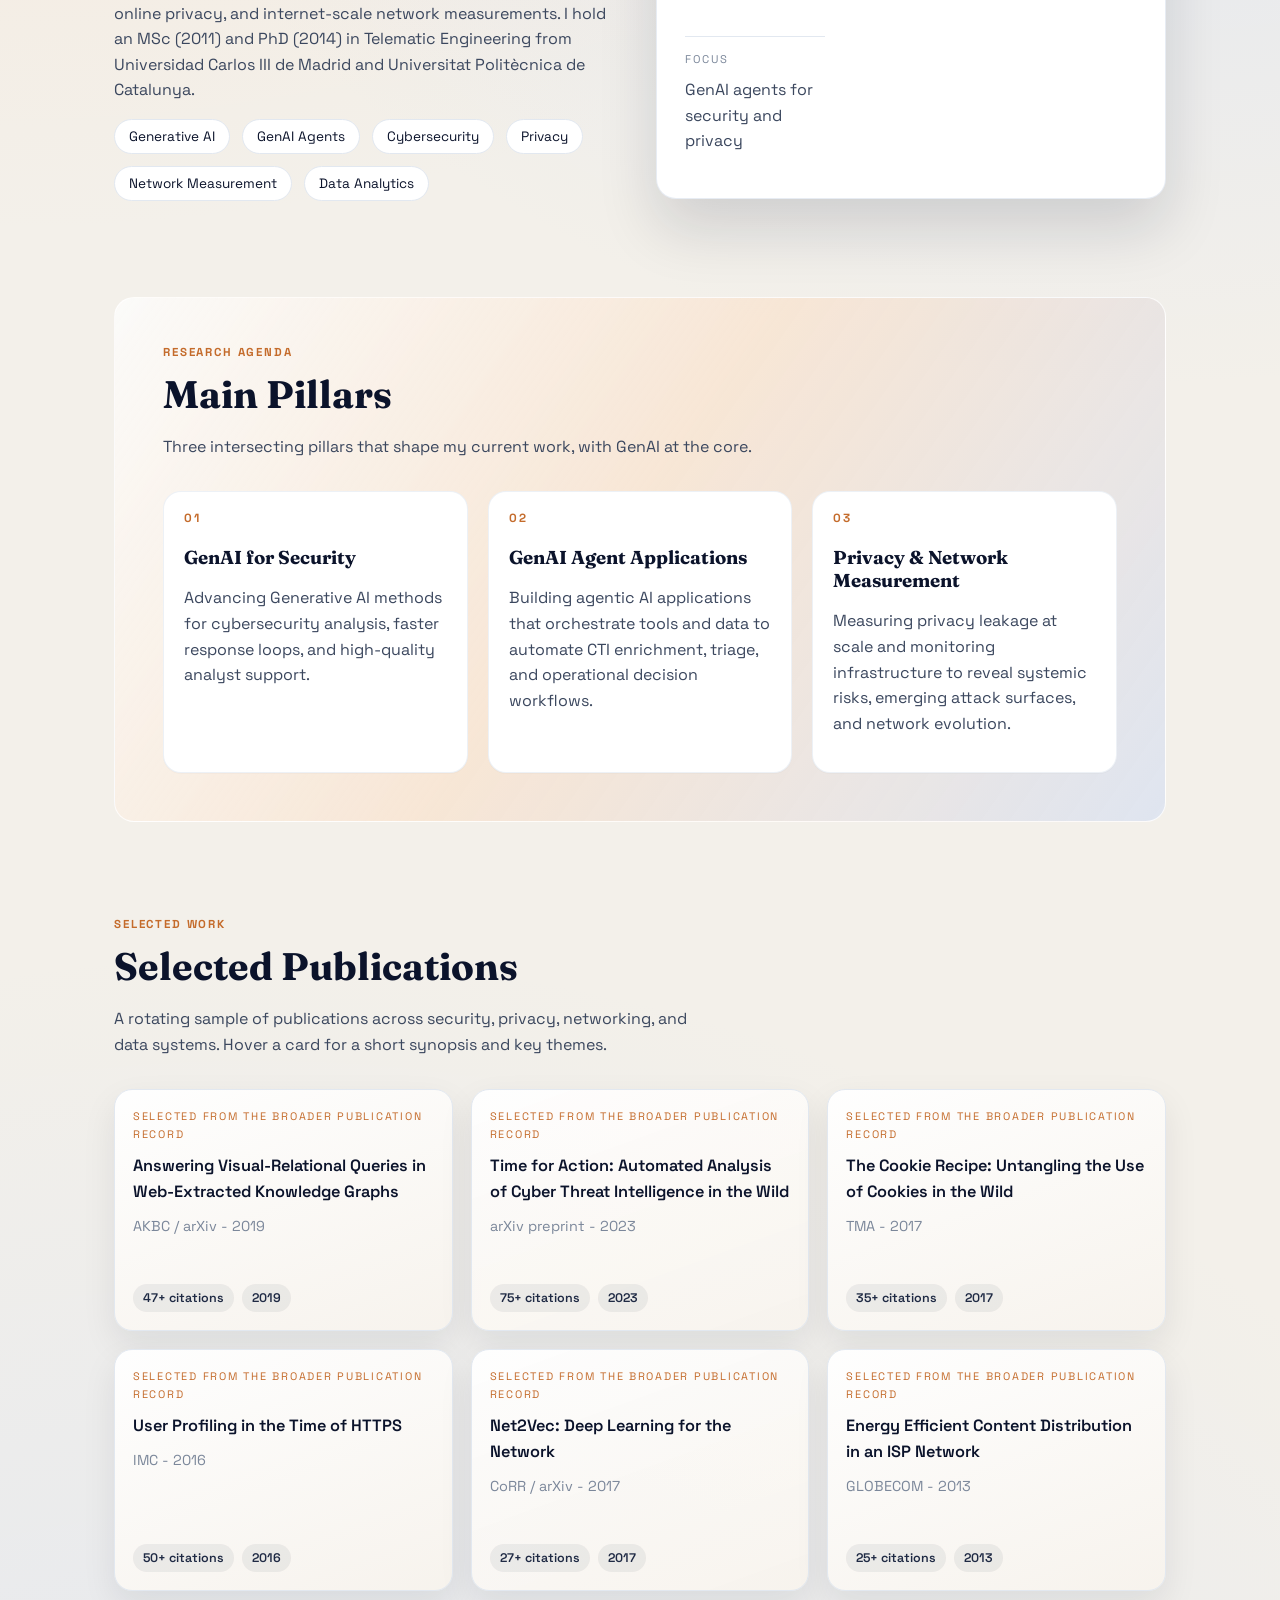
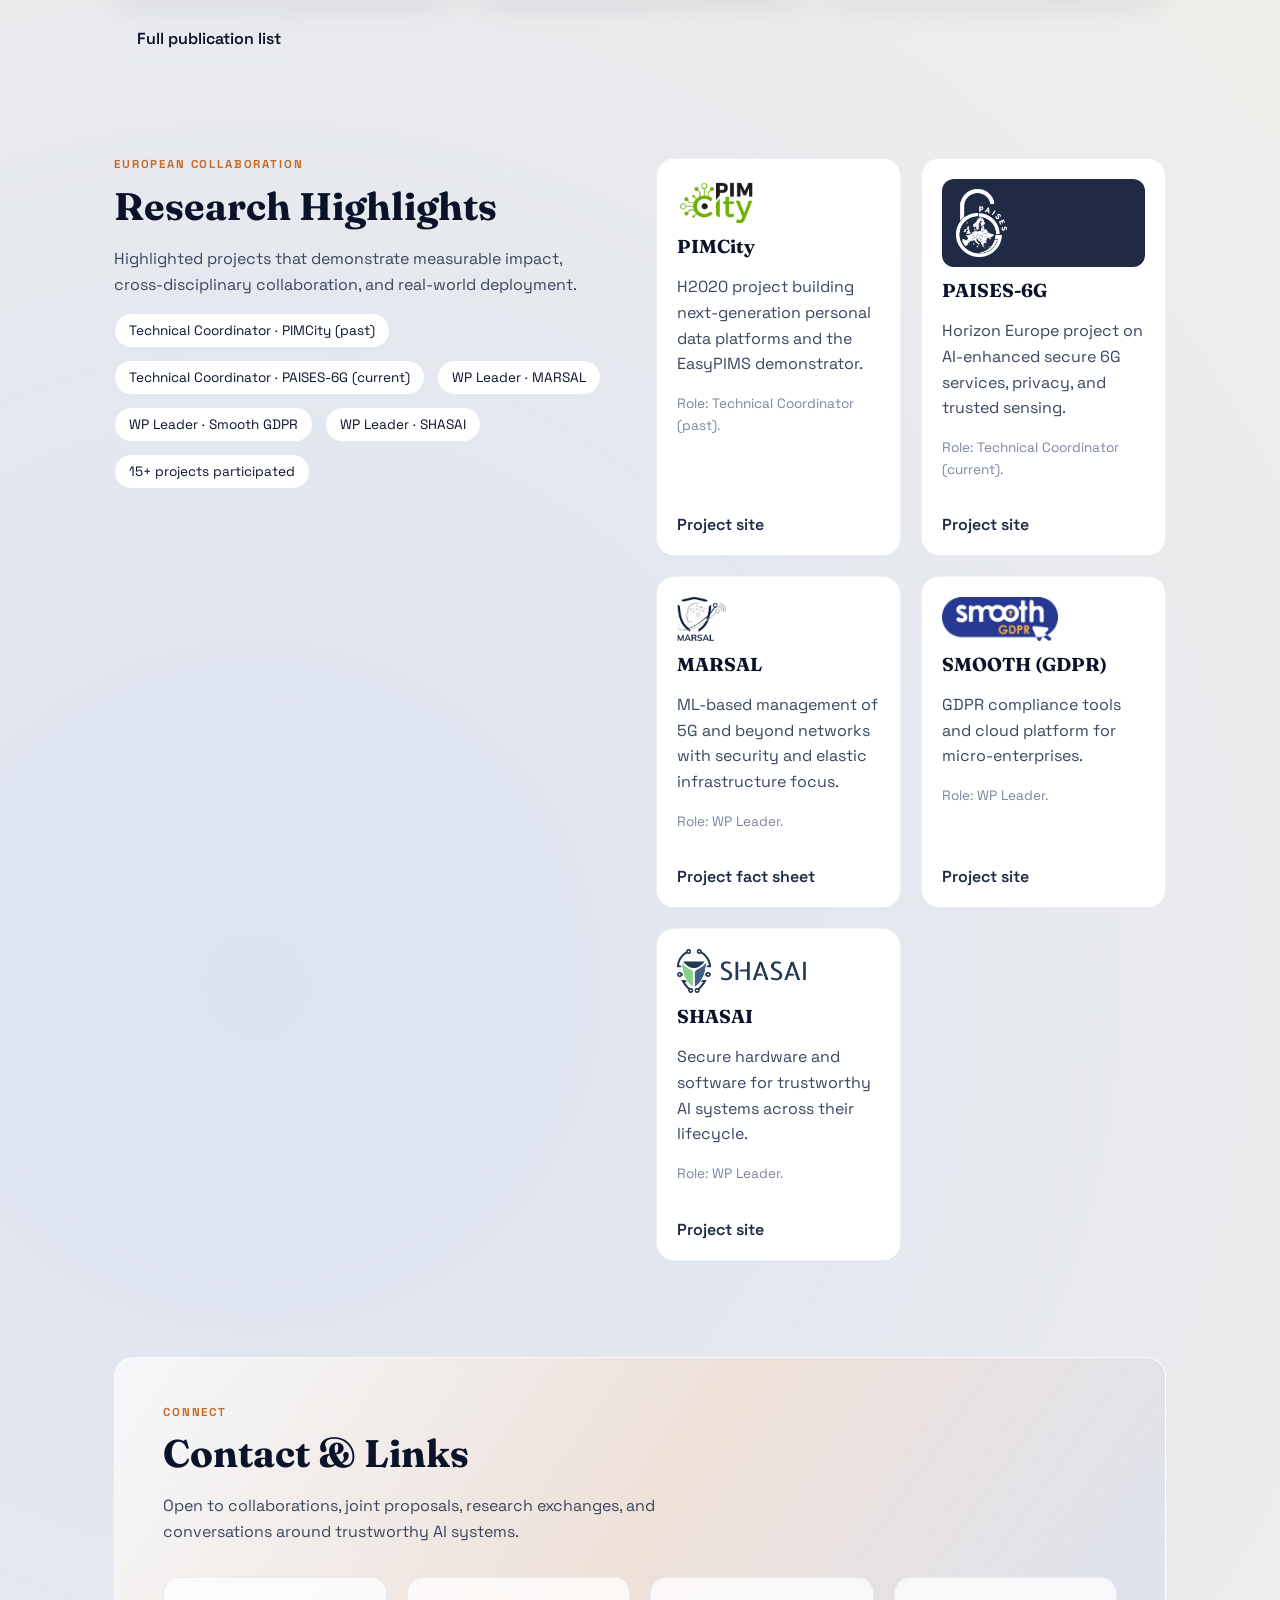
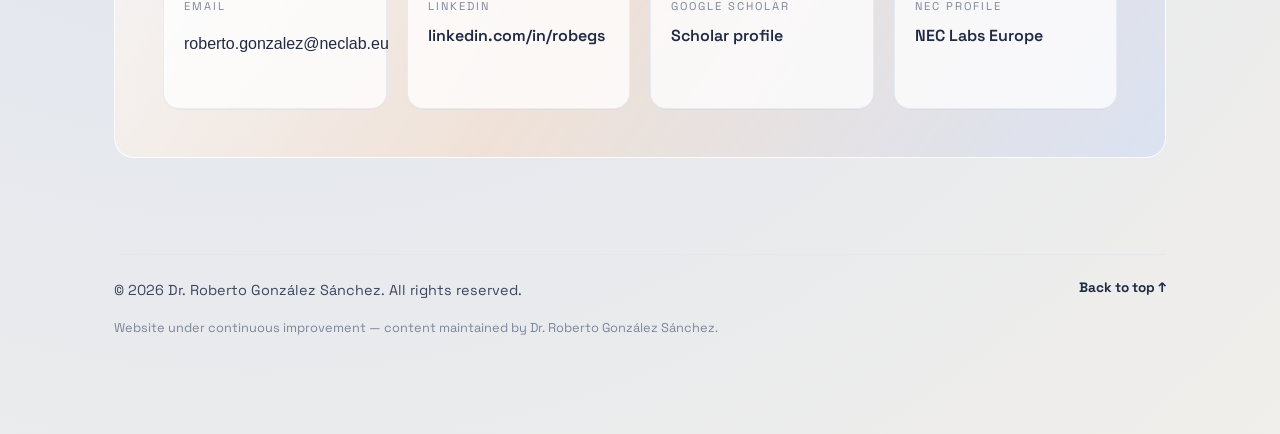
==== commit 2e0cc038: "Polish professional profile interactions and contact flow" ====
--- a/index.html
+++ b/index.html
@@ -224,7 +224,7 @@
             </div>
           </div>
           <div class="cards">
-            <article class="card">
+            <article class="card project-card">
               <picture>
                 <source type="image/webp" srcset="assets/images/logos/pimcity.webp" />
                 <img class="project-logo" src="assets/images/logos/pimcity.png" alt="PIMCity logo" loading="lazy" />
@@ -234,7 +234,7 @@
               <p class="card-meta">Role: Technical Coordinator (past).</p>
               <a class="card-link" href="https://www.pimcity-h2020.eu/" target="_blank" rel="noreferrer">Project site</a>
             </article>
-            <article class="card">
+            <article class="card project-card">
               <div class="project-logo-panel">
                 <img class="project-logo project-logo-light" src="assets/images/logos/paises-6g.png" alt="PAISES-6G logo" loading="lazy" />
               </div>
@@ -243,14 +243,14 @@
               <p class="card-meta">Role: Technical Coordinator (current).</p>
               <a class="card-link" href="https://paises-6g.eu/" target="_blank" rel="noreferrer">Project site</a>
             </article>
-            <article class="card">
+            <article class="card project-card">
               <img class="project-logo" src="assets/images/logos/marsal.png" alt="MARSAL logo" loading="lazy" />
               <h3>MARSAL</h3>
               <p>ML‑based management of 5G and beyond networks with security and elastic infrastructure focus.</p>
               <p class="card-meta">Role: WP Leader.</p>
               <a class="card-link" href="https://cordis.europa.eu/project/id/101017171" target="_blank" rel="noreferrer">Project fact sheet</a>
             </article>
-            <article class="card">
+            <article class="card project-card">
               <picture>
                 <source type="image/webp" srcset="assets/images/logos/smooth.webp" />
                 <img class="project-logo" src="assets/images/logos/smooth.png" alt="SMOOTH GDPR logo" loading="lazy" />
@@ -260,7 +260,7 @@
               <p class="card-meta">Role: WP Leader.</p>
               <a class="card-link" href="https://smoothplatform.eu/" target="_blank" rel="noreferrer">Project site</a>
             </article>
-            <article class="card">
+            <article class="card project-card">
               <img class="project-logo" src="assets/images/logos/shasai.png" alt="SHASAI logo" loading="lazy" />
               <h3>SHASAI</h3>
               <p>Secure hardware and software for trustworthy AI systems across their lifecycle.</p>
@@ -274,22 +274,22 @@
           <div class="section-header">
             <p class="section-kicker">Connect</p>
             <h2>Contact & Links</h2>
-            <p>Open to collaborations, joint proposals, and research exchanges.</p>
+            <p>Open to collaborations, joint proposals, research exchanges, and conversations around trustworthy AI systems.</p>
           </div>
           <div class="contact-grid">
-            <div>
+            <div class="contact-item contact-item-email">
               <p class="label">Email</p>
               <img class="email-image" src="assets/images/email.svg" alt="roberto.gonzalez@neclab.eu" loading="lazy" />
             </div>
-            <div>
+            <div class="contact-item">
               <p class="label">LinkedIn</p>
               <p><a href="https://www.linkedin.com/in/robegs/" target="_blank" rel="noreferrer">linkedin.com/in/robegs</a></p>
             </div>
-            <div>
+            <div class="contact-item">
               <p class="label">Google Scholar</p>
               <p><a href="https://scholar.google.com/citations?user=ExKBvzMAAAAJ&hl=es" target="_blank" rel="noreferrer">Scholar profile</a></p>
             </div>
-            <div>
+            <div class="contact-item">
               <p class="label">NEC Profile</p>
               <p><a href="https://neclab.eu/research-groups/system-platform-for-iot-and-ai/intelligent-software-system/our-researchers/people-detail/dr-roberto-gonzalez-sanchez" target="_blank" rel="noreferrer">NEC Labs Europe</a></p>
             </div>
@@ -298,8 +298,11 @@
       </main>
 
       <footer class="site-footer">
-        <p>© 2026 Dr. Roberto González Sánchez. All rights reserved.</p>
-        <p class="disclaimer">Website under continuous improvement — content maintained by Dr. Roberto González Sánchez.</p>
+        <div>
+          <p>© 2026 Dr. Roberto González Sánchez. All rights reserved.</p>
+          <p class="disclaimer">Website under continuous improvement — content maintained by Dr. Roberto González Sánchez.</p>
+        </div>
+        <a class="back-to-top" href="#top">Back to top ↑</a>
       </footer>
     </div>
 
--- a/styles.css
+++ b/styles.css
@@ -18,6 +18,10 @@
   box-sizing: border-box;
 }
 
+html {
+  scroll-behavior: smooth;
+}
+
 body {
   margin: 0;
   font-family: "Space Grotesk", "Segoe UI", sans-serif;
@@ -39,6 +43,7 @@
 h1 {
   font-size: clamp(2.6rem, 4vw, 4.2rem);
   letter-spacing: -0.02em;
+  max-width: 12ch;
 }
 
 h2 {
@@ -282,6 +287,7 @@
 
 section {
   margin-top: 96px;
+  scroll-margin-top: 110px;
 }
 
 .split {
@@ -303,6 +309,11 @@
   display: grid;
   grid-template-columns: repeat(auto-fit, minmax(140px, 1fr));
   gap: 16px;
+}
+
+.profile-grid > div {
+  padding-top: 14px;
+  border-top: 1px solid var(--edge);
 }
 
 .chips {
@@ -365,6 +376,16 @@
   font-size: 0.74rem;
   font-weight: 700;
   letter-spacing: 0.16em;
+}
+
+.project-card {
+  display: flex;
+  flex-direction: column;
+}
+
+.project-card .card-link {
+  margin-top: auto;
+  padding-top: 18px;
 }
 
 .project-logo {
@@ -405,6 +426,16 @@
   transform-origin: left;
 }
 
+.nav a.active {
+  color: var(--ink);
+  font-weight: 600;
+}
+
+.nav a.active::after {
+  transform: scaleX(1);
+  transform-origin: left;
+}
+
 .project-logo-panel {
   display: flex;
   align-items: center;
@@ -617,7 +648,29 @@
   gap: 20px;
 }
 
+.contact-item {
+  min-height: 132px;
+  padding: 20px;
+  border: 1px solid rgba(226, 232, 240, 0.82);
+  border-radius: 16px;
+  background: rgba(255, 255, 255, 0.76);
+  box-shadow: 0 1px 0 rgba(15, 23, 42, 0.03);
+}
+
+.contact-item a {
+  color: var(--accent-dark);
+  font-weight: 600;
+}
+
+.contact-item a:hover {
+  color: var(--accent);
+}
+
 .site-footer {
+  display: flex;
+  align-items: flex-start;
+  justify-content: space-between;
+  gap: 24px;
   margin-top: 96px;
   border-top: 1px solid var(--edge);
   padding-top: 24px;
@@ -625,6 +678,17 @@
   font-size: 0.9rem;
 }
 
+.back-to-top {
+  flex: 0 0 auto;
+  color: var(--accent-dark);
+  font-size: 0.85rem;
+  font-weight: 700;
+}
+
+.back-to-top:hover {
+  color: var(--accent);
+}
+
 .disclaimer {
   font-size: 0.8rem;
   color: var(--soft);
@@ -700,6 +764,10 @@
   .metric-item {
     min-width: 96px;
     padding: 12px 14px;
+  }
+
+  .site-footer {
+    flex-direction: column;
   }
 
   section {
